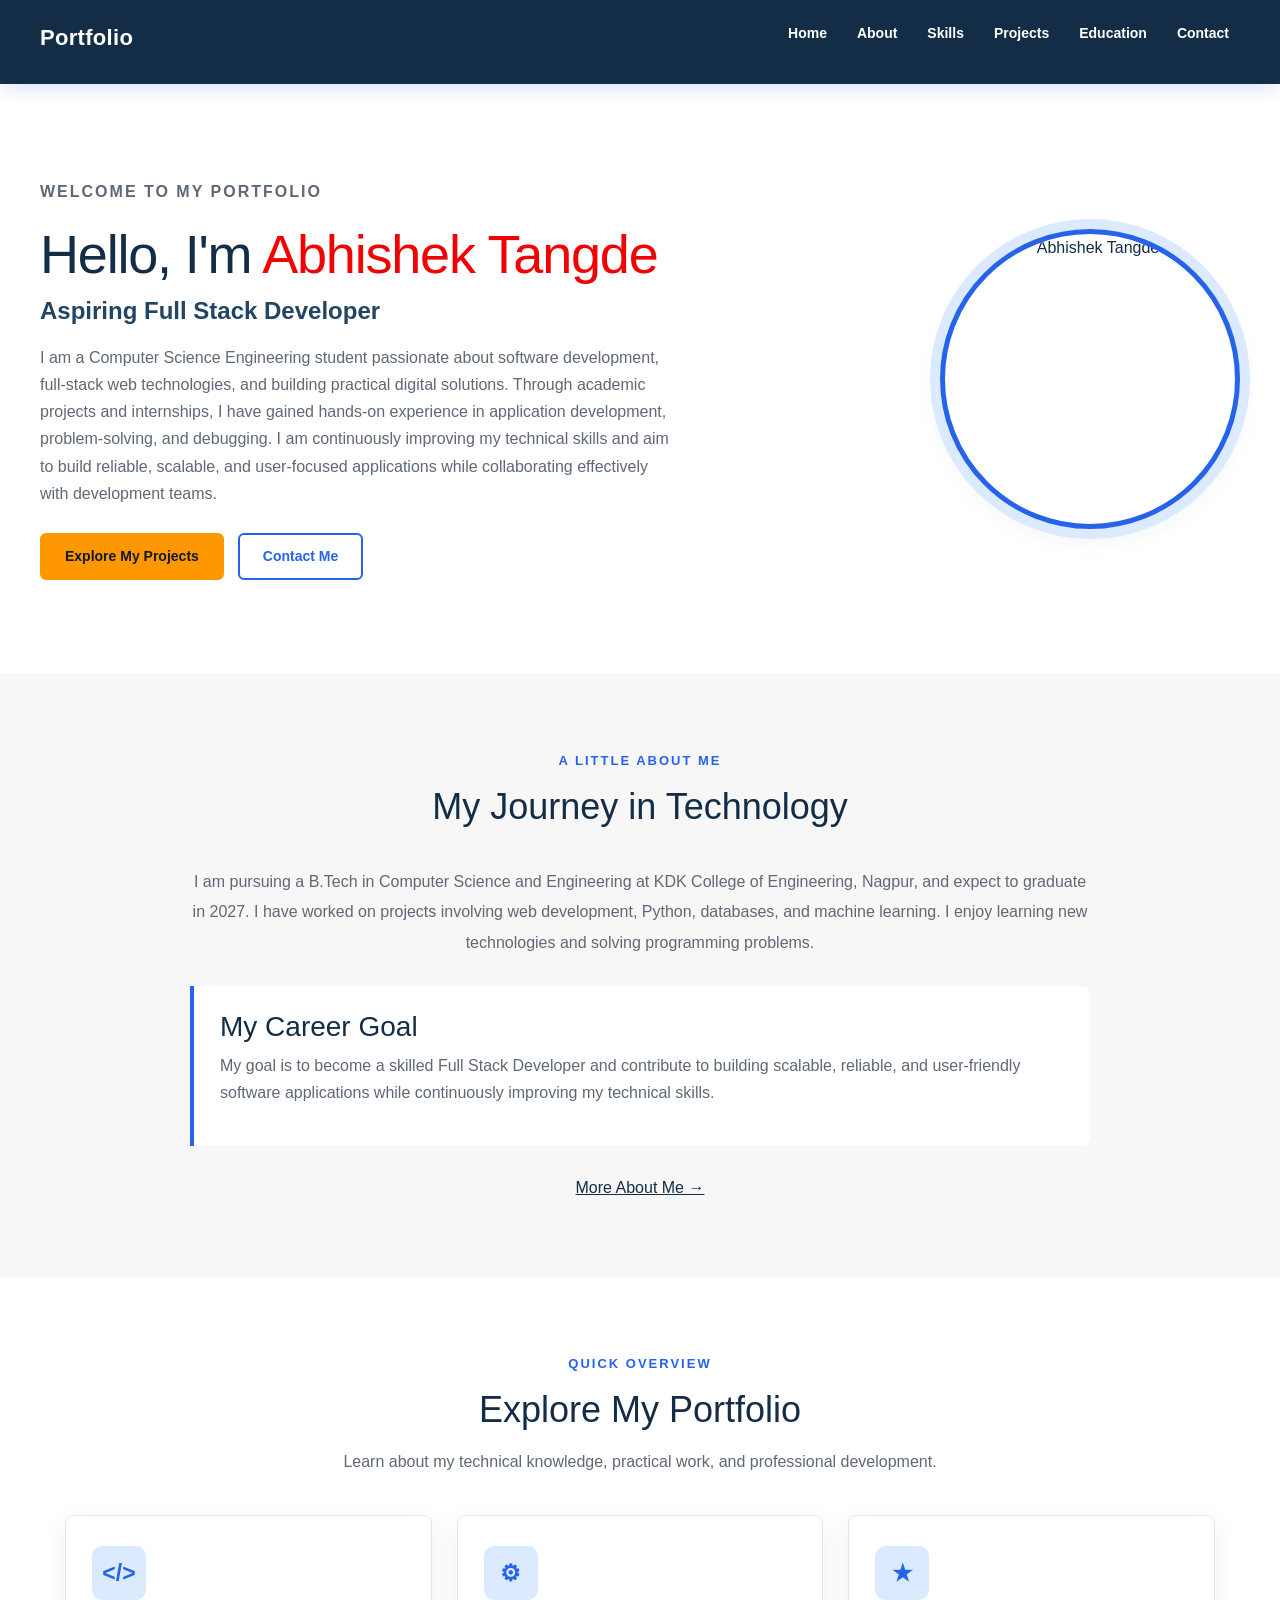
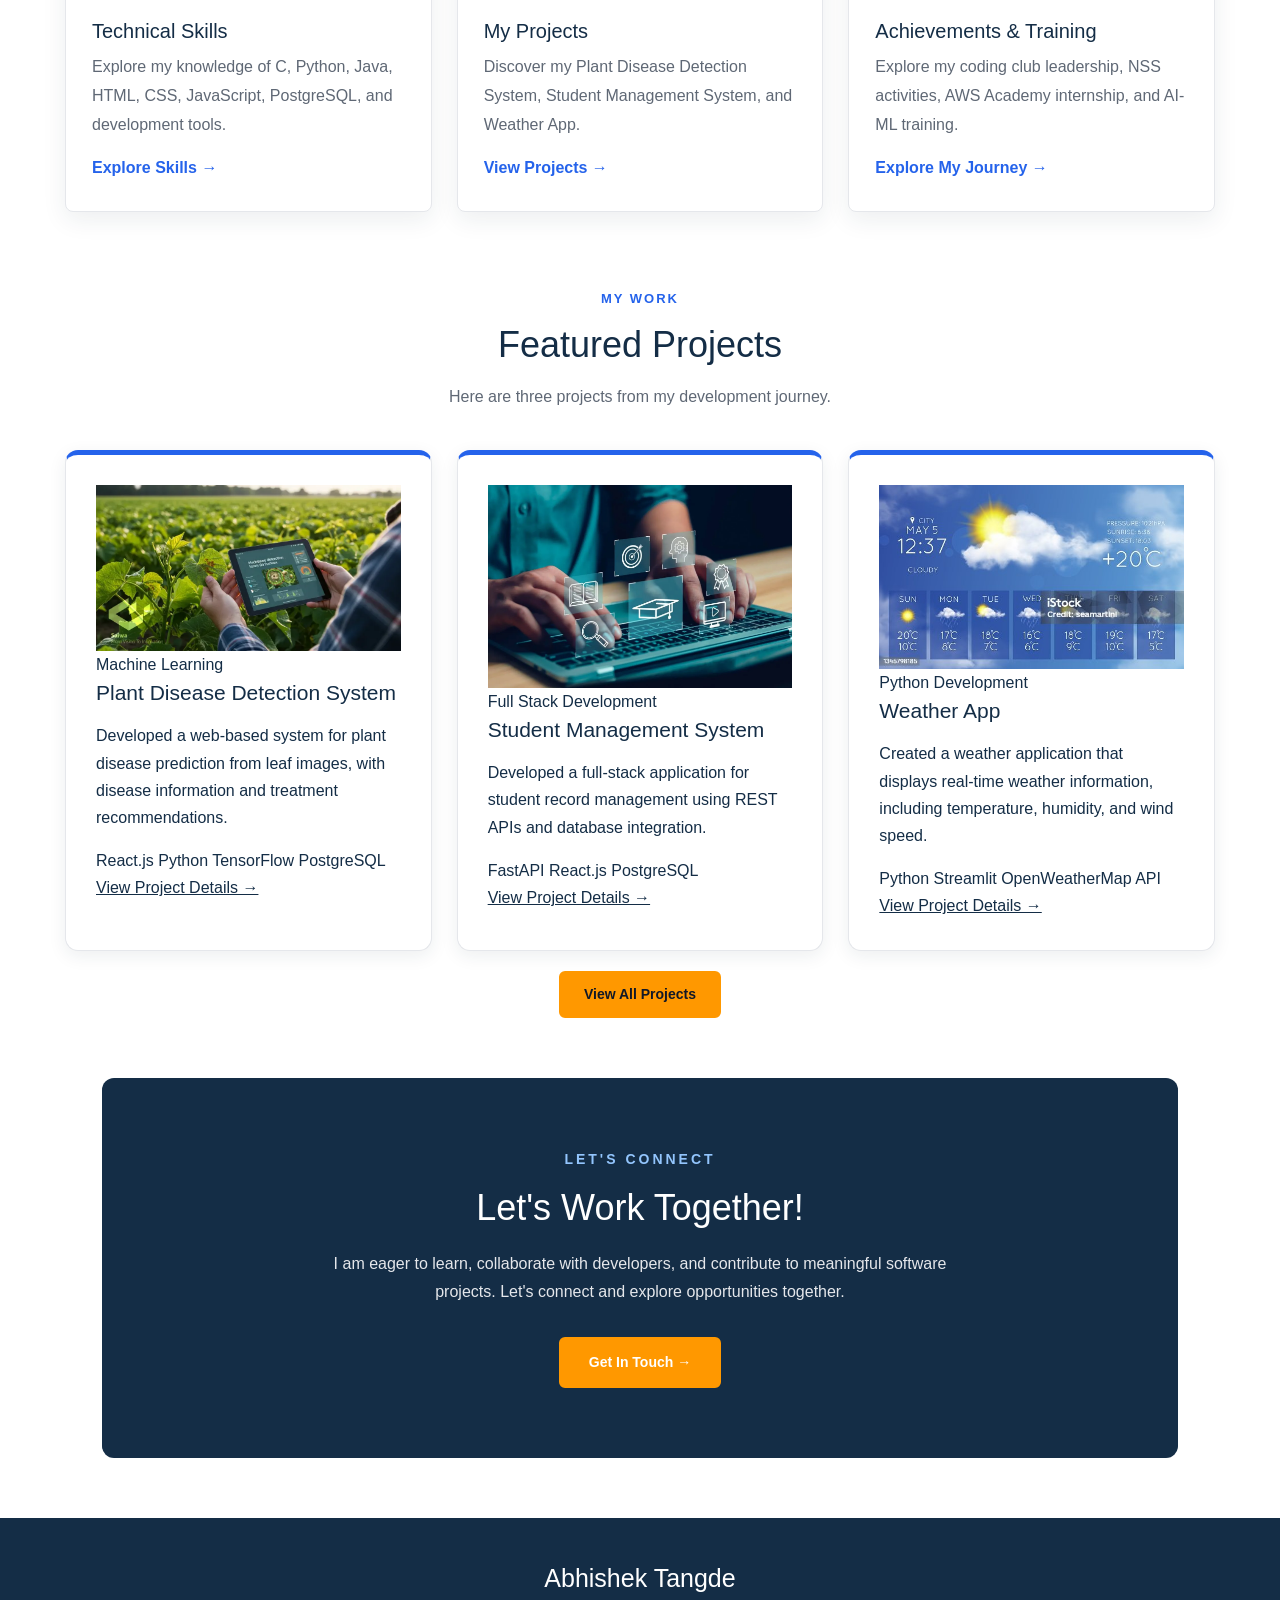
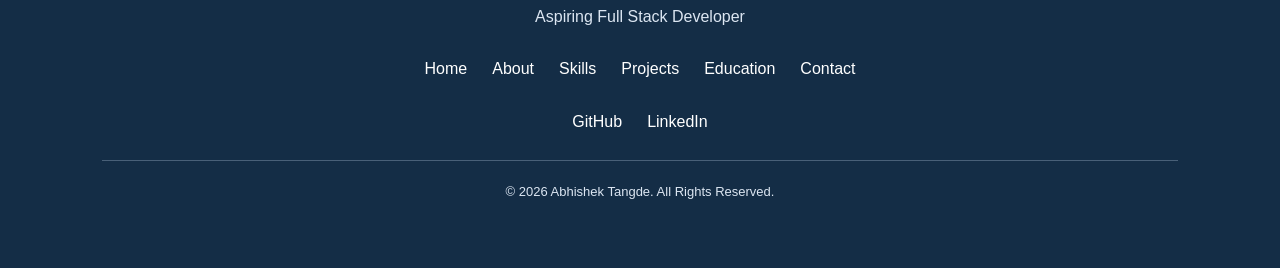
==== index.html @ c02fa5de "first commit" ====
<!DOCTYPE html>
<html lang="en">
<head>
    <meta charset="UTF-8">
    <meta name="viewport" content="width=device-width, initial-scale=1.0">

    <link href="https://cdn.jsdelivr.net/npm/bootstrap@5.3.8/dist/css/bootstrap.min.css" rel="stylesheet">

    <title>Portfolio</title>

    <link rel="stylesheet" href="style.css">
</head>

<body>

    <!-- Navigation Bar -->
    <header>
        <nav class="navbar">
            <h2 class="logo">Portfolio</h2>

            <ul class="nav-links">
                <li><a href="index.html" class="active">Home</a></li>
                <li><a href="about.html">About</a></li>
                <li><a href="skills.html">Skills</a></li>
                <li><a href="projects.html">Projects</a></li>
                <li><a href="education.html">Education</a></li>
                <li><a href="contact.html">Contact</a></li>
            </ul>
        </nav>
    </header>

    <main>

        <!-- 1. Hero Section -->
        <section class="hero">

            <div class="hero-content">
                <p class="welcome">WELCOME TO MY PORTFOLIO</p>

                <h1>
                    Hello, I'm <span>Abhishek Tangde</span>
                </h1>

                <h3>Aspiring Full Stack Developer</h3>

                <p>
                    I am a Computer Science Engineering student passionate about software development, full-stack web technologies, and building practical digital solutions. Through academic projects and internships, I have gained hands-on experience in application development, problem-solving, and debugging. I am continuously improving my technical skills and aim to build reliable, scalable, and user-focused applications while collaborating effectively with development teams.
                </p>

                <div class="hero-buttons">
                    <a href="projects.html" class="btn">
                        Explore My Projects
                    </a>

                    <a href="contact.html" class="btn btn-outline">
                        Contact Me
                    </a>
                </div>
            </div>

            <div class="hero-image">
                <img src="images/Photos/Abhi Photo.jpeg"
                     alt="Abhishek Tangde">
            </div>

        </section>

        <!-- 2. Quick Introduction and Career Goal -->
        <section class="intro-section">

            <div class="section-heading">
                <p class="small-title">A LITTLE ABOUT ME</p>
                <h2>My Journey in Technology</h2>
            </div>

            <p class="intro-text">
                I am pursuing a B.Tech in Computer Science and Engineering
                at KDK College of Engineering, Nagpur, and expect to
                graduate in 2027. I have worked on projects involving
                web development, Python, databases, and machine learning.
                I enjoy learning new technologies and solving
                programming problems.
            </p>

            <div class="career-goal">
                <h3>My Career Goal</h3>

                <p>
                    My goal is to become a skilled Full Stack Developer
                    and contribute to building scalable, reliable,
                    and user-friendly software applications while
                    continuously improving my technical skills.
                </p>
            </div>

            <a href="about.html" class="text-link">
                More About Me &rarr;
            </a>

        </section>

        <!-- 3. Three Highlight Cards -->
        <section class="highlights section">

            <div class="section-heading">
                <p class="small-title">QUICK OVERVIEW</p>
                <h2>Explore My Portfolio</h2>

                <p>
                    Learn about my technical knowledge, practical work,
                    and professional development.
                </p>
            </div>

            <div class="highlight-grid">

                <!-- Skills Card -->
                <a href="skills.html" class="highlight-card">

                    <div class="card-icon">&lt;/&gt;</div>

                    <h3>Technical Skills</h3>

                    <p>
                        Explore my knowledge of C, Python, Java,
                        HTML, CSS, JavaScript, PostgreSQL,
                        and development tools.
                    </p>

                    <span>Explore Skills &rarr;</span>

                </a>

                <!-- Projects Card -->
                <a href="projects.html" class="highlight-card">

                    <div class="card-icon">&#9881;</div>

                    <h3>My Projects</h3>

                    <p>
                        Discover my Plant Disease Detection System,
                        Student Management System, and Weather App.
                    </p>

                    <span>View Projects &rarr;</span>

                </a>

                <!-- Achievements Card -->
                <a href="education.html" class="highlight-card">

                    <div class="card-icon">&#9733;</div>

                    <h3>Achievements & Training</h3>

                    <p>
                        Explore my coding club leadership, NSS activities,
                        AWS Academy internship, and AI-ML training.
                    </p>

                    <span>Explore My Journey &rarr;</span>

                </a>

            </div>

        </section>

        <!-- 4. Featured Projects with Images -->
        <section class="featured-section">

            <div class="section-heading">
                <p class="small-title">MY WORK</p>
                <h2>Featured Projects</h2>

                <p>
                    Here are three projects from my development journey.
                </p>
            </div>

            <div class="project-grid">

                <!-- Project 1 -->
                <article class="project-card">

                    <img
                        src="Images/Photos/Plant image.webp"
                        alt="Plant Disease Detection System"
                        class="project-image"
                    >

                    <div class="project-info">

                        <span class="project-tag">
                            Machine Learning
                        </span>

                        <h3>Plant Disease Detection System</h3>

                        <p>
                            Developed a web-based system for plant disease
                            prediction from leaf images, with disease
                            information and treatment recommendations.
                        </p>

                        <div class="tech-tags">
                            <span>React.js</span>
                            <span>Python</span>
                            <span>TensorFlow</span>
                            <span>PostgreSQL</span>
                        </div>

                        <a href="projects.html" class="text-link">
                            View Project Details &rarr;
                        </a>

                    </div>
                </article>

                <!-- Project 2 -->
                <article class="project-card">

                    <img
                        src="Images/Photos/student management.webp"
                        alt="Student Management System"
                        class="project-image"
                    >

                    <div class="project-info">

                        <span class="project-tag">
                            Full Stack Development
                        </span>

                        <h3>Student Management System</h3>

                        <p>
                            Developed a full-stack application for
                            student record management using REST APIs
                            and database integration.
                        </p>

                        <div class="tech-tags">
                            <span>FastAPI</span>
                            <span>React.js</span>
                            <span>PostgreSQL</span>
                        </div>

                        <a href="projects.html" class="text-link">
                            View Project Details &rarr;
                        </a>

                    </div>
                </article>

                <!-- Project 3 -->
                <article class="project-card">

                    <img
                        src="Images/Photos/Weather.jpg"
                        alt="Weather App"
                        class="project-image"
                    >

                    <div class="project-info">

                        <span class="project-tag">
                            Python Development
                        </span>

                        <h3>Weather App</h3>

                        <p>
                            Created a weather application that displays
                            real-time weather information, including
                            temperature, humidity, and wind speed.
                        </p>

                        <div class="tech-tags">
                            <span>Python</span>
                            <span>Streamlit</span>
                            <span>OpenWeatherMap API</span>
                        </div>

                        <a href="projects.html" class="text-link">
                            View Project Details &rarr;
                        </a>

                    </div>
                </article>

            </div>

            <div class="center-button">
                <a href="projects.html" class="btn">
                    View All Projects
                </a>
            </div>

        </section>

        <!-- 5. Let's Work Together Banner -->
        <section class="work-banner">

            <p class="small-title">LET'S CONNECT</p>

            <h2>Let's Work Together!</h2>

            <p>
                I am eager to learn, collaborate with developers,
                and contribute to meaningful software projects.
                Let's connect and explore opportunities together.
            </p>

            <a href="contact.html" class="btn banner-btn">
                Get In Touch &rarr;
            </a>

        </section>

    </main>

    <!-- FOOTER -->
    <footer class="footer">

        <h3>Abhishek Tangde</h3>

        <p>Aspiring Full Stack Developer</p>

        <div class="footer-links">

            <a href="index.html">Home</a>
            <a href="about.html">About</a>
            <a href="skills.html">Skills</a>
            <a href="projects.html">Projects</a>
            <a href="education.html">Education</a>
            <a href="contact.html">Contact</a>

        </div>

        <div class="footer-socials">

            <a href="https://github.com/AbhishekTangde"
               target="_blank">GitHub</a>

            <a href="https://www.linkedin.com/in/abhishek-tangde-938168348/"
               target="_blank">LinkedIn</a>

        </div>

        <p class="copyright">
            © 2026 Abhishek Tangde. All Rights Reserved.
        </p>

    </footer>

<script src="https://cdn.jsdelivr.net/npm/bootstrap@5.3.8/dist/js/bootstrap.bundle.min.js"></script>


</body>
</html>
---- style.css ----
/* 1. Theme colors */
:root {
    --primary: #142D46;
    --primary-light: #234563;

    /* Blue accent colors */
    --accent: #2563EB;
    --accent-hover: #1D4ED8;
    --accent-soft: #DBEAFE;

    /* Background colors */
    --background: #FFFFFF;
    --surface: #FFFFFF;
    --section-bg: #F7F7F7;

    /* Text colors */
    --text: #142D46;
    --muted: #5F6875;

    /* Orange buttons */
    --button: #FF9800;
    --button-hover: #F28C00;

    /* Borders and shadows */
    --border: #E5E7EB;
    --shadow: 0 8px 24px rgba(20, 45, 70, 0.08);
    --shadow-hover: 0 15px 32px rgba(20, 45, 70, 0.14);

    --radius: 8px;
}

/* 2. Reset and base styles */
* {
    margin: 0;
    padding: 0;
    box-sizing: border-box;
}

html {
    scroll-behavior: smooth;
    scroll-padding-top: 90px;
}

body {
    min-height: 100vh;
    display: flex;
    flex-direction: column;
    font-family: Arial, Helvetica, sans-serif;
    background: var(--background);
    color: var(--text);
    line-height: 1.7;
    -webkit-font-smoothing: antialiased;
}

main {
    flex: 1;
}

img {
    max-width: 100%;
}

a {
    color: inherit;
}

button,
input,
textarea,
select {
    font: inherit;
}

::selection {
    background: var(--accent-soft);
    color: var(--primary);
}

/* 3. Navigation bar - BLUE */
header {
    position: sticky;
    top: 0;
    z-index: 100;
    background: #142D46;
    box-shadow: 0 4px 18px rgba(37, 99, 235, 0.18);
}

.navbar {
    width: min(100% - 48px, 1200px);
    margin: 0 auto;
    min-height: 76px;
    display: flex;
    justify-content: space-between;
    align-items: center;
    gap: 24px;
    padding: 14px 0;
}

.logo {
    color: #FFFFFF;
    font-size: 22px;
    font-weight: 800;
    letter-spacing: 0.3px;
    text-decoration: none;
    white-space: nowrap;
}

.nav-links {
    display: flex;
    align-items: center;
    flex-wrap: wrap;
    gap: 8px;
    list-style: none;
}

.nav-links a {
    display: inline-block;
    padding: 8px 11px;
    border-radius: 6px;
    color: #FFFFFF;
    text-decoration: none;
    font-size: 14px;
    font-weight: 600;
    transition: color 0.2s ease, background 0.2s ease;
}

.nav-links a:hover,
.nav-links a:focus-visible {
    color: #FFFFFF;
    background: #237dec;
    outline: none;
}










/* ################################################## Home  */










.hero {
    width: min(100% - 48px, 1200px);
    min-height: 590px;
    margin: 0 auto;
    display: flex;
    justify-content: space-between;
    align-items: center;
    gap: 64px;
    padding: 72px 0;
}

.hero-content {
    max-width: 680px;
}

.welcome,
.small-title {
    margin-bottom: 12px;
    color: var(--accent);
    font-size: 13px;
    font-weight: 800;
    letter-spacing: 2px;
    text-transform: uppercase;
}

.hero-content h1 {
    margin-bottom: 12px;
    color: var(--primary);
    font-size: clamp(34px, 4.5vw, 54px);
    line-height: 1.15;
    letter-spacing: -1.2px;
}

.hero-content h1 span {
    color: rgb(240, 3, 3);
}

.hero-content h3 {
    margin-bottom: 18px;
    color: var(--primary-light);
    font-size: clamp(18px, 2.3vw, 24px);
    font-weight: 600;
}

.hero-content p {
    max-width: 640px;
    margin-bottom: 18px;
    color: var(--muted);
    font-size: 16px;
}

.hero-buttons {
    display: flex;
    flex-wrap: wrap;
    align-items: center;
    gap: 14px;
    margin-top: 26px;
}

.hero-image {
    flex: 0 0 auto;
    text-align: center;
}

.hero-image img {
    display: block;
    width: 300px;
    height: 300px;
    object-fit: cover;
    border: 5px solid var(--accent);
    border-radius: 50%;
    box-shadow: 0 0 0 10px var(--accent-soft), var(--shadow);
}

/* 5. Buttons - ORANGE */
.btn {
    display: inline-flex;
    justify-content: center;
    align-items: center;
    gap: 8px;
    min-height: 46px;
    padding: 11px 23px;
    border: 2px solid var(--button);
    border-radius: 6px;
    background: var(--button);
    color: #111827;
    font-size: 14px;
    font-weight: 700;
    text-decoration: none;
    cursor: pointer;
    transition: transform 0.2s ease, background 0.2s ease,
                color 0.2s ease, box-shadow 0.2s ease;
}

.btn:hover {
    transform: translateY(-2px);
    border-color: var(--button-hover);
    background: var(--button-hover);
    color: #111827;
    box-shadow: 0 7px 18px rgba(255, 152, 0, 0.22);
}

.btn-outline {
    border-color: var(--accent);
    background: transparent;
    color: var(--accent);
}

.btn-outline:hover {
    border-color: var(--accent);
    background: var(--accent);
    color: #FFFFFF;
}

.work-banner {
    text-align: center;
    padding: 70px 8%;
    background: var(--primary);
    color: #ffffff;
    border-radius: 12px;
    margin: 60px 8%;
}

/* Small Title */
.work-banner .small-title {
    color: #93C5FD;
    font-size: 14px;
    font-weight: 600;
    letter-spacing: 3px;
    margin-bottom: 15px;
}

/* Main Heading */
.work-banner h2 {
    font-size: 36px;
    color: #ffffff;
    margin-bottom: 20px;
}

/* Description */
.work-banner p:not(.small-title) {
    font-size: 16px;
    color: #E5E7EB;
    line-height: 1.8;
    max-width: 650px;
    margin: 0 auto 30px;
}

/* Button */
.banner-btn {
    display: inline-block;
    background: #FF9800;
    color: #ffffff;
    padding: 13px 28px;
    border-radius: 6px;
    text-decoration: none;
    font-weight: 600;
    transition: 0.3s ease;
}

.banner-btn:hover {
    background: #E68900;
    color: #ffffff;
    transform: translateY(-3px);
}

.center-button {
    display: flex;
    justify-content: center;
    align-items: center;
    margin-top: 20px;
}


 /* footer */
.site-footer {
    background: #344762;
    color: #ffffff;
    text-align: center;
    padding: 45px 8% 20px;
}

/* Footer Name */
.site-footer h2 {
    font-size: 30px;
    color: #ffffff;
    margin-bottom: 8px;
}

/* Footer Subtitle */
.site-footer > p {
    color: #CBD5E1;
    font-size: 15px;
    margin-bottom: 25px;
}

/* Social Links */
.social-links {
    display: flex;
    justify-content: center;
    align-items: center;
    flex-wrap: wrap;
    gap: 25px;
    margin-bottom: 30px;
}

.social-links a {
    color: #ffffff;
    text-decoration: none;
    font-size: 15px;
    font-weight: 500;
    transition: 0.3s ease;
}

.social-links a:hover {
    color: #60A5FA;
}

/* Footer Bottom */
.footer-bottom {
    border-top: 1px solid #334155;
    padding-top: 20px;
    margin-top: 20px;
}

.footer-bottom p {
    color: #94A3B8;
    font-size: 14px;
    margin: 0;
}

@media (max-width: 768px) {

    .work-banner {
        padding: 50px 6%;
        margin: 40px 5%;
    }

    .work-banner h2 {
        font-size: 28px;
    }

    .work-banner p:not(.small-title) {
        font-size: 14px;
    }

    .site-footer {
        padding: 35px 5% 20px;
    }

    .social-links {
        gap: 18px;
    }
}

@media (max-width: 480px) {

    .work-banner h2 {
        font-size: 25px;
    }

    .social-links {
        flex-direction: column;
        gap: 15px;
    }
}










/* ################################################## About  */










.section {
    width: 100%;
    padding: 76px max(24px, calc((100% - 1200px) / 2));
    text-align: center;
}

.section h2,
.section-heading h2 {
    margin-bottom: 16px;
    color: var(--primary);
    font-size: clamp(27px, 3vw, 36px);
    line-height: 1.25;
}

.section > p {
    max-width: 800px;
    margin: 0 auto;
    color: var(--muted);
}

.section-heading {
    max-width: 800px;
    margin: 0 auto 38px;
    text-align: center;
}

.section-heading > p:not(.small-title) {
    color: var(--muted);
    line-height: 1.8;
}

/* 7. Intro and career goal */
.intro-section {
    padding: 76px 24px;
    background: var(--section-bg);
    text-align: center;
}

.intro-section > * {
    max-width: 900px;
    margin-right: auto;
    margin-left: auto;
}

.intro-text {
    margin-bottom: 28px;
    color: var(--muted);
    line-height: 1.9;
}

.career-goal {
    margin-top: 26px;
    margin-bottom: 28px;
    padding: 24px 26px;
    border-left: 4px solid var(--accent);
    border-radius: 0 8px 8px 0;
    background: var(--surface);
    text-align: left;
}

.career-goal h3 {
    margin-bottom: 8px;
    color: var(--primary);
}

.career-goal p {
    color: var(--muted);
}

/* 8. Content cards and grids */
.content-card,
.highlight-card,
.project-card,
.education-card {
    border: 1px solid var(--border);
    border-radius: var(--radius);
    background: var(--surface);
    box-shadow: var(--shadow);
    transition: transform 0.25s ease,
                box-shadow 0.25s ease,
                border-color 0.25s ease;
}

.content-card {
    padding: 28px;
    text-align: left;
}

.content-card:hover,
.highlight-card:hover,
.project-card:hover,
.education-card:hover {
    transform: translateY(-6px);
    border-color: var(--accent);
    box-shadow: var(--shadow-hover);
}

.card-container,
.highlight-grid,
.project-grid {
    display: grid;
    grid-template-columns: repeat(3, minmax(0, 1fr));
    gap: 25px;
    width: 100%;
    max-width: 1150px;
    margin: 30px auto 0;
}

/* 9. Highlight cards */
.highlight-card {
    display: block;
    padding: 30px 26px;
    color: var(--text);
    text-align: left;
    text-decoration: none;
}

.card-icon {
    display: flex;
    justify-content: center;
    align-items: center;
    width: 54px;
    height: 54px;
    margin-bottom: 19px;
    border-radius: 10px;
    background: var(--accent-soft);
    color: var(--accent);
    font-size: 23px;
    font-weight: 800;
}

.highlight-card h3 {
    margin-bottom: 10px;
    color: var(--primary);
    font-size: 20px;
}

.highlight-card p {
    margin-bottom: 14px;
    color: var(--muted);
    line-height: 1.8;
}

.highlight-card span {
    color: var(--accent);
    font-weight: 800;
}










/* ################################################## Skills  */











/* SKILLS SECTION */

#skills {
    padding: 80px 8%;
    text-align: center;
    min-height: 100vh;
    background-color: #f8fafc;
}

#skills h2 {
    font-size: 36px;
    color: #142D46;
    margin-bottom: 12px;
}

.section-subtitle {
    color: #666;
    font-size: 16px;
    margin-bottom: 50px;
    padding-bottom:50px;
}


/* Skills Grid */

.skills-container {
    display: grid;
    grid-template-columns: repeat(3, 1fr);
    gap: 25px;
}

/* Skill Cards */

.skill-card {
    background: white;
    padding: 30px 22px;
    border-radius: 12px;
    border-top: 4px solid #2563EB;
    box-shadow: 0 4px 15px rgba(0, 0, 0, 0.08);
    transition: 0.3s ease;
}

.skill-card:hover {
    transform: translateY(-8px);
    box-shadow: 0 8px 22px rgba(0, 0, 0, 0.15);
}

.skill-card h3 {
    color: #142D46;
    font-size: 21px;
    margin-bottom: 12px;
}

.skill-card p {
    color: #666;
    font-size: 14px;
    line-height: 1.6;
    margin-bottom: 20px;
}

/* Skill Tags */

.skill-list {
    display: flex;
    flex-wrap: wrap;
    justify-content: center;
    gap: 10px;
}

.skill-list span {
    background: #e8f0ff;
    color: #2563EB;
    padding: 9px 15px;
    border-radius: 6px;
    font-size: 14px;
    font-weight: 600;
}

/* Responsive Design */

@media (max-width: 900px) {
    .skills-container {
        grid-template-columns: repeat(2, 1fr);
    }
}

@media (max-width: 600px) {
    .skills-container {
        grid-template-columns: 1fr;
    }

    #skills h2 {
        font-size: 28px;
    }
}











/* ################################################## Projects  */











/* =====================================================
   PROJECTS PAGE
   Theme: White + Navy + Blue
===================================================== */

#projects {
    padding: 90px 8%;
    background: #f5f8fc;
    min-height: 100vh;
}

/* PAGE INTRODUCTION */

.projects-intro {
    text-align: center;
    max-width: 800px;
    margin: 0 auto 75px;
}

.projects-intro h2 {
    font-size: 38px;
    color: #142D46;
    margin-bottom: 18px;
}

.projects-intro p {
    color: #666;
    font-size: 16px;
    line-height: 1.9;
}

/* PROJECT CATEGORY */

.project-category {
    margin-bottom: 80px;
}

.project-category > h3 {
    color: #142D46;
    font-size: 29px;
    margin-bottom: 12px;
    text-align: center;
}

.category-description {
    color: #666;
    text-align: center;
    margin-bottom: 40px;
    line-height: 1.7;
}

/* PROJECT GRID */

.projects-container {
    display: grid;
    grid-template-columns: repeat(3, 1fr);
    gap: 28px;
}

/* PROJECT CARD */

.project-card {
    background: white;
    padding: 30px;
    border-radius: 13px;
    border-top: 5px solid #2563EB;
    box-shadow: 0 5px 18px rgba(20, 45, 70, 0.08);
    transition: 0.3s ease;
    position: relative;
    display: flex;
    flex-direction: column;
}

.project-card:hover {
    transform: translateY(-9px);
    box-shadow: 0 12px 28px rgba(20, 45, 70, 0.15);
}

/* PROJECT NUMBER */

.project-number {
    position: absolute;
    top: 18px;
    right: 20px;
    color: #dbeafe;
    font-size: 32px;
    font-weight: bold;
}

/* PROJECT ICON */

.project-icon {
    font-size: 40px;
    margin-bottom: 18px;
}

/* PROJECT TYPE */

.project-type {
    display: inline-block;
    width: fit-content;
    background: #e8f0ff;
    color: #2563EB;
    padding: 7px 13px;
    border-radius: 5px;
    font-size: 12px;
    font-weight: bold;
    margin-bottom: 18px;
}

/* PROJECT TITLE */

.project-card h3 {
    color: #142D46;
    font-size: 21px;
    margin-bottom: 15px;
    line-height: 1.4;
}

/* PROJECT DESCRIPTION */

.project-card > p {
    color: #666;
    font-size: 14px;
    line-height: 1.8;
    margin-bottom: 22px;
}

/* PROJECT FEATURES */

.project-card h4 {
    color: #142D46;
    font-size: 16px;
    margin-bottom: 12px;
}

.project-card ul {
    padding-left: 20px;
    margin-bottom: 22px;
}

.project-card ul li {
    color: #666;
    font-size: 14px;
    line-height: 2;
}

/* TECHNOLOGY TAGS */

.tech-stack {
    display: flex;
    flex-wrap: wrap;
    gap: 8px;
    margin-top: auto;
    margin-bottom: 22px;
}

.tech-stack span {
    background: #edf3fc;
    color: #234563;
    padding: 7px 11px;
    border-radius: 5px;
    font-size: 12px;
    font-weight: 600;
}

/* PROJECT LINKS */

.project-links {
    border-top: 1px solid #eee;
    padding-top: 18px;
}

.project-links a {
    display: inline-block;
    color: #2563EB;
    text-decoration: none;
    font-weight: bold;
    font-size: 14px;
    transition: 0.3s;
}

.project-links a:hover {
    color: #142D46;
    transform: translateX(4px);
}

/* DEVELOPMENT JOURNEY */

.project-journey {
    text-align: center;
    margin: 90px 0;
}

.project-journey > h3 {
    font-size: 30px;
    color: #142D46;
    margin-bottom: 15px;
}

.project-journey > p {
    color: #666;
    max-width: 750px;
    margin: 0 auto 40px;
    line-height: 1.9;
}

.journey-container {
    display: grid;
    grid-template-columns: repeat(3, 1fr);
    gap: 25px;
}

.journey-card {
    background: white;
    padding: 35px 25px;
    border-radius: 12px;
    box-shadow: 0 5px 18px rgba(20, 45, 70, 0.07);
    transition: 0.3s;
}

.journey-card:hover {
    transform: translateY(-7px);
}

.journey-card span {
    display: inline-block;
    color: #2563EB;
    background: #e8f0ff;
    padding: 12px 17px;
    border-radius: 50%;
    font-size: 18px;
    font-weight: bold;
    margin-bottom: 20px;
}

.journey-card h4 {
    color: #142D46;
    font-size: 20px;
    margin-bottom: 12px;
}

.journey-card p {
    color: #666;
    font-size: 14px;
    line-height: 1.8;
}

/* UPCOMING PROJECTS */

.upcoming-section {
    background: white;
    padding: 50px 40px;
    border-radius: 14px;
    margin-bottom: 80px;
    text-align: center;
    box-shadow: 0 5px 18px rgba(20, 45, 70, 0.07);
}

.upcoming-section h3 {
    font-size: 28px;
    color: #142D46;
    margin-bottom: 18px;
}

.upcoming-section p {
    color: #666;
    max-width: 750px;
    margin: 0 auto 30px;
    line-height: 1.9;
}

.upcoming-tags {
    display: flex;
    flex-wrap: wrap;
    justify-content: center;
    gap: 12px;
}

.upcoming-tags span {
    background: #e8f0ff;
    color: #2563EB;
    padding: 11px 17px;
    border-radius: 6px;
    font-size: 14px;
    font-weight: 600;
}

/* PROJECT BANNER */

.project-banner {
    background: #142D46;
    color: white;
    padding: 65px 30px;
    text-align: center;
    border-radius: 15px;
}

.project-banner h3 {
    font-size: 30px;
    margin-bottom: 18px;
}

.project-banner p {
    max-width: 700px;
    margin: 0 auto 30px;
    color: #dce6f2;
    line-height: 1.9;
}

.project-banner .btn {
    display: inline-block;
    background: #2563EB;
    color: white;
    text-decoration: none;
    padding: 14px 30px;
    border-radius: 7px;
    font-weight: bold;
    transition: 0.3s;
}

.project-banner .btn:hover {
    background: #1d4ed8;
    transform: translateY(-3px);
}

/* FOOTER */

.footer {
    background: #142D46;
    color: white;
    padding: 45px 8%;
    text-align: center;
}

.footer h3 {
    font-size: 25px;
    margin-bottom: 10px;
}

.footer p {
    color: #dce6f2;
    margin-bottom: 20px;
}

.footer-links {
    display: flex;
    justify-content: center;
    flex-wrap: wrap;
    gap: 25px;
    margin: 25px 0;
}

.footer-links a {
    color: white;
    text-decoration: none;
    transition: 0.3s;
}

.footer-links a:hover {
    color: #60a5fa;
}

.footer .copyright {
    border-top: 1px solid #496078;
    padding-top: 20px;
    margin-top: 25px;
    font-size: 13px;
}

/* RESPONSIVE DESIGN */

@media (max-width: 1000px) {

    .projects-container {
        grid-template-columns: repeat(2, 1fr);
    }

    .journey-container {
        grid-template-columns: repeat(2, 1fr);
    }
}

@media (max-width: 650px) {

    #projects {
        padding: 60px 5%;
    }

    .projects-intro h2 {
        font-size: 30px;
    }

    .projects-container {
        grid-template-columns: 1fr;
    }

    .journey-container {
        grid-template-columns: 1fr;
    }

    .project-category > h3,
    .project-journey > h3,
    .upcoming-section h3 {
        font-size: 24px;
    }

    .project-banner h3 {
        font-size: 24px;
    }

    .upcoming-section {
        padding: 35px 20px;
    }

    .footer-links {
        gap: 15px;
    }
}











/* ################################################## Education  */










#education {
    text-align: center;
    padding: 60px 8%;
}

#education h2 {
    font-size: 32px;
    color: #142D46;
    margin-bottom: 10px;
}

#education > p {
    color: #666;
    margin-bottom: 35px;
}

/* Education Cards Container */

.education-container {
    display: grid;
    grid-template-columns: repeat(auto-fit, minmax(280px, 1fr));
    gap: 25px;
}

/* Education Card Design */

.education-card {
    background: #fff;
    padding: 25px;
    border-left: 5px solid #007bff;
    border-radius: 10px;
    box-shadow: 0 4px 15px rgba(0, 0, 0, 0.1);
    text-align: left;
    transition: 0.3s ease;
}

/* Hover Effect */

.education-card:hover {
    transform: translateY(-5px);
}

/* Education Heading */

.education-card h3 {
    color: #142D46;
    font-size: 21px;
    margin-bottom: 12px;
}

/* Education Subheading */

.education-card h4 {
    color: #007bff;
    margin-bottom: 15px;
}

/* Education Details */

.education-card p {
    color: #444;
    line-height: 1.8;
    font-size: 14px;
}










/* ################################################## Contact  */











/* =====================================================
   CONTACT PAGE
   Theme: White + Navy + Blue
===================================================== */

#contact {
    padding: 90px 8%;
    background: #f5f8fc;
    min-height: 100vh;
}

/* INTRODUCTION */

.contact-intro {
    text-align: center;
    max-width: 800px;
    margin: 0 auto 75px;
}

.contact-intro h2 {
    font-size: 38px;
    color: #142D46;
    margin-bottom: 18px;
}

.contact-intro p {
    color: #666;
    line-height: 1.9;
    font-size: 16px;
}

/* CONTACT INFORMATION */

.contact-info-section {
    text-align: center;
    margin-bottom: 85px;
}

.contact-info-section h3,
.form-heading h3,
.why-connect h3 {
    font-size: 29px;
    color: #142D46;
    margin-bottom: 15px;
}

.contact-subtitle {
    color: #666;
    margin-bottom: 35px;
    line-height: 1.7;
}

/* CONTACT CARDS */

.contact-info-container {
    display: grid;
    grid-template-columns: repeat(4, 1fr);
    gap: 22px;
}

.contact-info-card {
    background: white;
    padding: 30px 20px;
    border-radius: 12px;
    border-bottom: 4px solid #2563EB;
    box-shadow: 0 5px 18px rgba(20, 45, 70, 0.08);
    transition: 0.3s;
}

.contact-info-card:hover {
    transform: translateY(-8px);
    box-shadow: 0 10px 25px rgba(20, 45, 70, 0.15);
}

.contact-icon {
    font-size: 38px;
    margin-bottom: 18px;
}

.contact-info-card h4 {
    color: #142D46;
    font-size: 19px;
    margin-bottom: 12px;
}

.contact-info-card p {
    color: #666;
    font-size: 14px;
    line-height: 1.7;
    margin-bottom: 18px;
}

.contact-info-card a {
    color: #2563EB;
    text-decoration: none;
    font-size: 14px;
    font-weight: bold;
}

.contact-info-card a:hover {
    color: #142D46;
}

.contact-info-card span {
    color: #2563EB;
    font-size: 13px;
    font-weight: 600;
}

/* CONTACT FORM */

.contact-form-section {
    background: white;
    padding: 50px;
    border-radius: 14px;
    max-width: 900px;
    margin: 0 auto 90px;
    box-shadow: 0 5px 22px rgba(20, 45, 70, 0.08);
}

.form-heading {
    text-align: center;
    margin-bottom: 35px;
}

.form-heading p {
    color: #666;
    line-height: 1.7;
}

/* FORM ROW */

.form-row {
    display: grid;
    grid-template-columns: 1fr 1fr;
    gap: 22px;
}

.form-group {
    display: flex;
    flex-direction: column;
    margin-bottom: 23px;
}

.form-group label {
    color: #142D46;
    font-size: 15px;
    font-weight: 600;
    margin-bottom: 10px;
}

.form-group input,
.form-group textarea {
    width: 100%;
    padding: 14px 16px;
    border: 1px solid #d5deea;
    border-radius: 7px;
    outline: none;
    font-family: inherit;
    font-size: 14px;
    background: #f9fbff;
    transition: 0.3s;
}

.form-group input:focus,
.form-group textarea:focus {
    border-color: #2563EB;
    box-shadow: 0 0 0 3px rgba(37, 99, 235, 0.1);
}

.form-group textarea {
    resize: vertical;
}

/* SUBMIT BUTTON */

.submit-btn {
    background: #2563EB;
    color: white;
    border: none;
    padding: 15px 30px;
    border-radius: 7px;
    font-size: 15px;
    font-weight: bold;
    cursor: pointer;
    transition: 0.3s;
}

.submit-btn:hover {
    background: #142D46;
    transform: translateY(-3px);
}

/* WHY CONNECT SECTION */

.why-connect {
    text-align: center;
    margin-bottom: 90px;
}

.why-connect > p {
    max-width: 750px;
    margin: 0 auto 40px;
    color: #666;
    line-height: 1.9;
}

.why-connect-container {
    display: grid;
    grid-template-columns: repeat(3, 1fr);
    gap: 25px;
}

.why-card {
    background: white;
    padding: 35px 25px;
    border-radius: 12px;
    box-shadow: 0 5px 18px rgba(20, 45, 70, 0.07);
    transition: 0.3s;
}

.why-card:hover {
    transform: translateY(-7px);
}

.why-card span {
    font-size: 38px;
    display: block;
    margin-bottom: 18px;
}

.why-card h4 {
    color: #142D46;
    font-size: 19px;
    margin-bottom: 13px;
}

.why-card p {
    color: #666;
    font-size: 14px;
    line-height: 1.8;
}

/* CONTACT BANNER */

.contact-banner {
    background: #142D46;
    color: white;
    text-align: center;
    padding: 65px 30px;
    border-radius: 15px;
}

.contact-banner h3 {
    font-size: 30px;
    margin-bottom: 18px;
}

.contact-banner p {
    max-width: 700px;
    margin: 0 auto 30px;
    color: #dce6f2;
    line-height: 1.9;
}

.contact-banner-btn {
    display: inline-block;
    background: #2563EB;
    color: white;
    padding: 14px 30px;
    border-radius: 7px;
    text-decoration: none;
    font-weight: bold;
    transition: 0.3s;
}

.contact-banner-btn:hover {
    background: #1d4ed8;
    transform: translateY(-3px);
}

/* FOOTER SOCIAL LINKS */

.footer-socials {
    display: flex;
    justify-content: center;
    gap: 25px;
    margin: 20px 0;
}

.footer-socials a {
    color: white;
    text-decoration: none;
    transition: 0.3s;
}

.footer-socials a:hover {
    color: #60a5fa;
}

/* RESPONSIVE DESIGN */

@media (max-width: 1000px) {

    .contact-info-container {
        grid-template-columns: repeat(2, 1fr);
    }

    .why-connect-container {
        grid-template-columns: repeat(2, 1fr);
    }
}

@media (max-width: 650px) {

    #contact {
        padding: 60px 5%;
    }

    .contact-intro h2 {
        font-size: 30px;
    }

    .contact-info-container,
    .why-connect-container {
        grid-template-columns: 1fr;
    }

    .contact-form-section {
        padding: 30px 20px;
    }

    .form-row {
        grid-template-columns: 1fr;
        gap: 0;
    }

    .contact-info-section h3,
    .form-heading h3,
    .why-connect h3 {
        font-size: 24px;
    }

    .contact-banner {
        padding: 45px 20px;
    }

    .contact-banner h3 {
        font-size: 24px;
    }

    .footer-links {
        gap: 15px;
    }
}
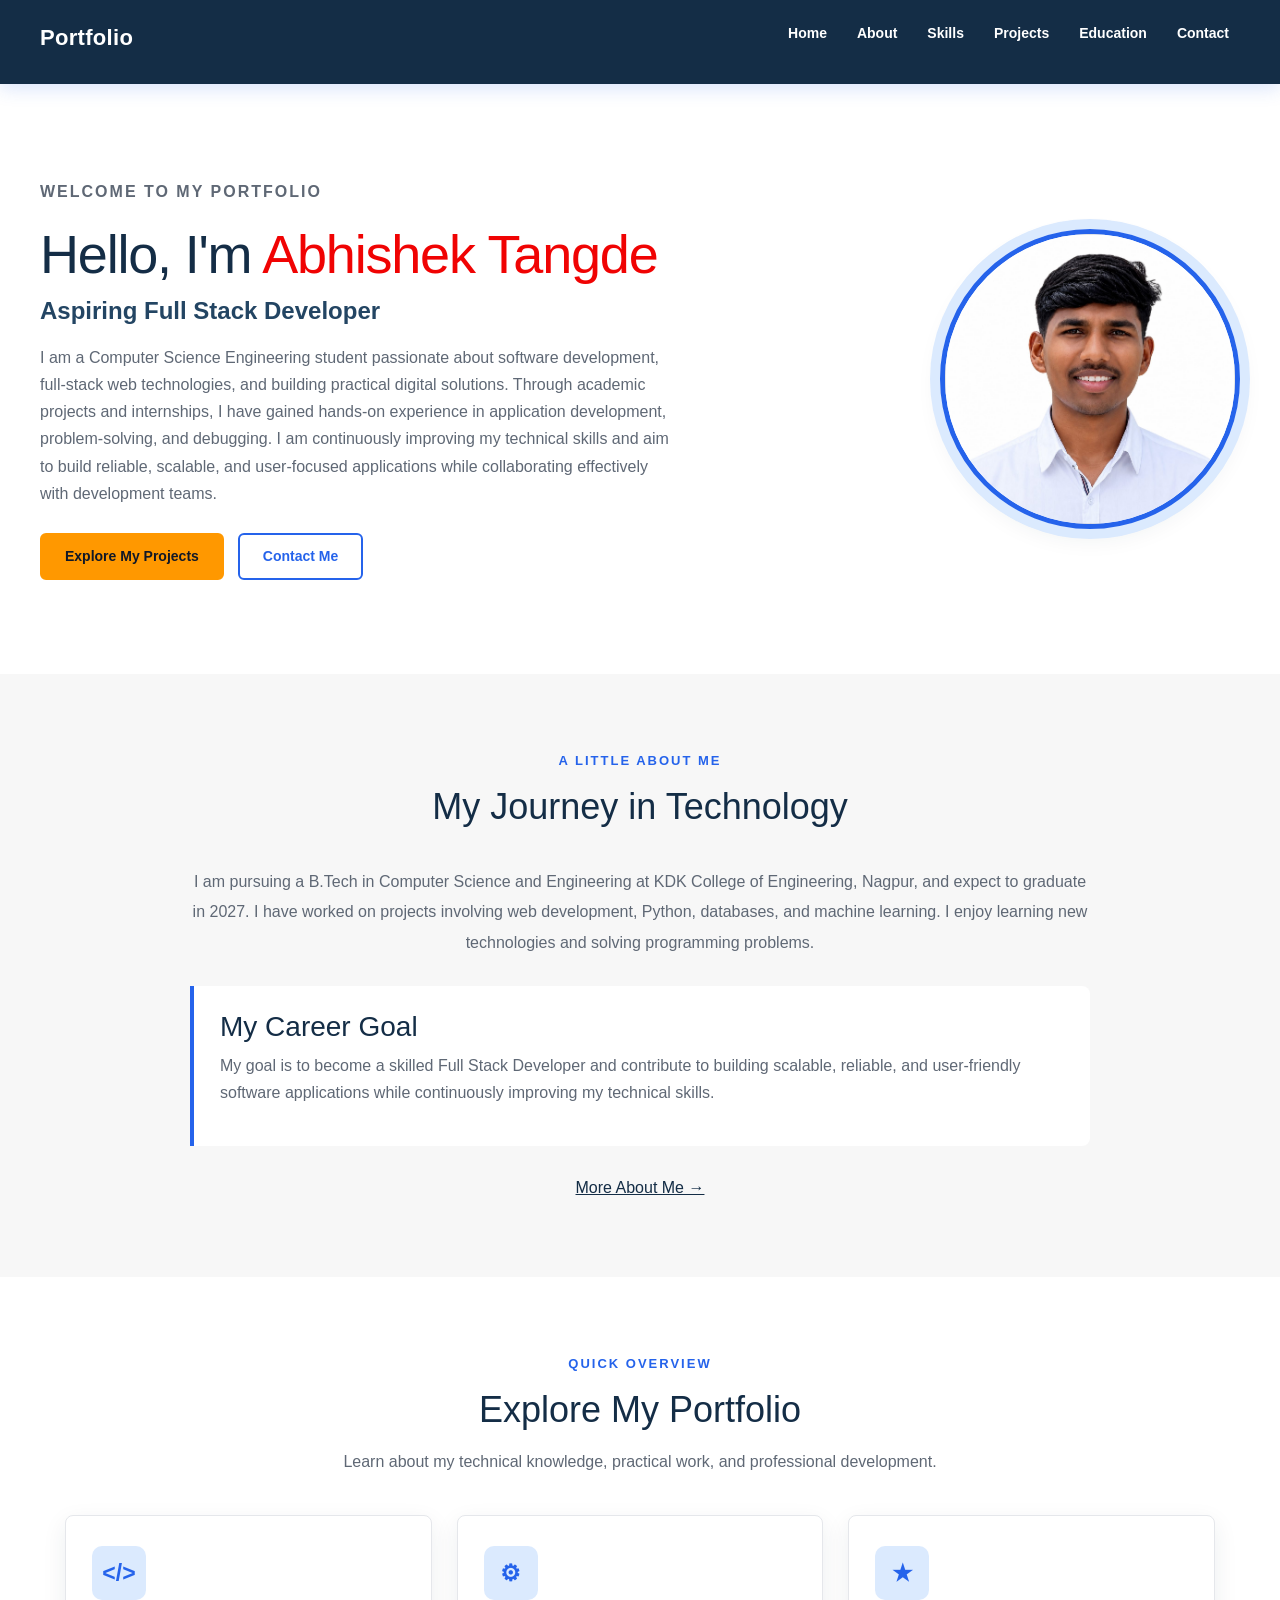
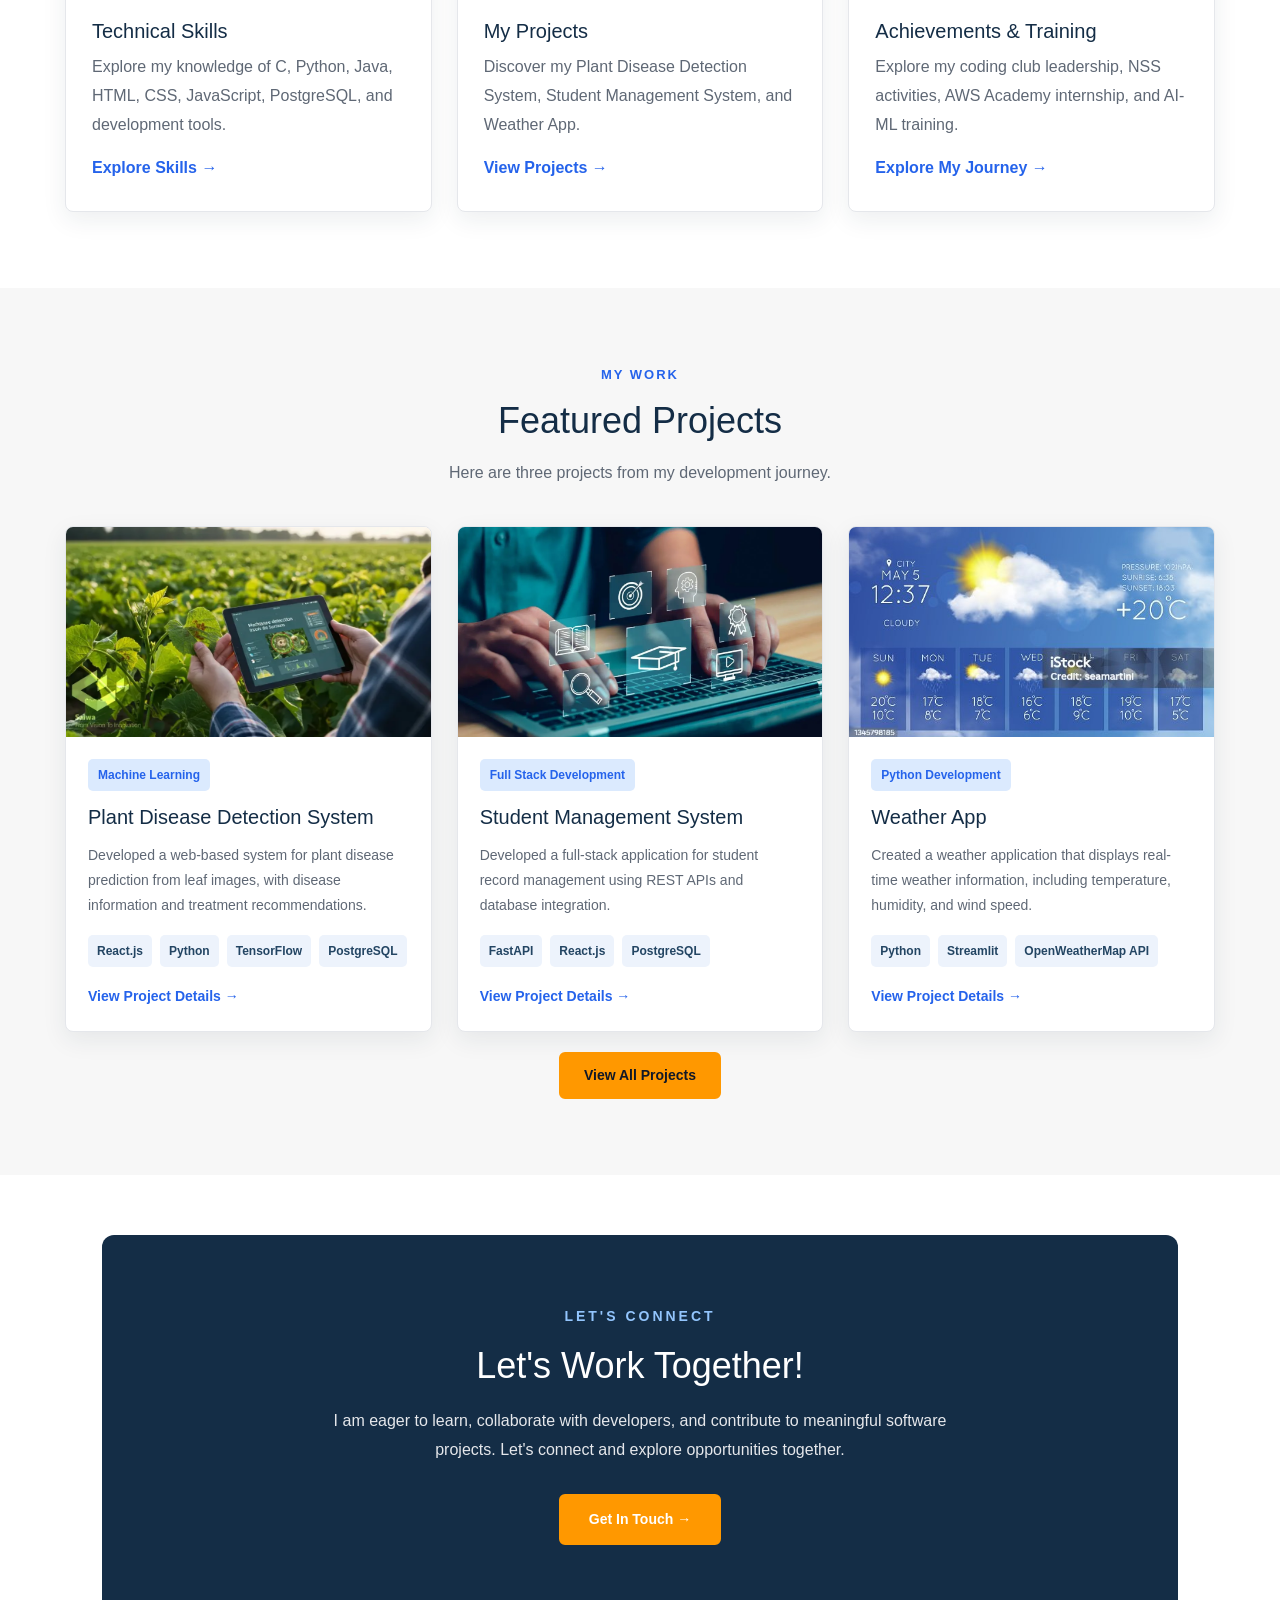
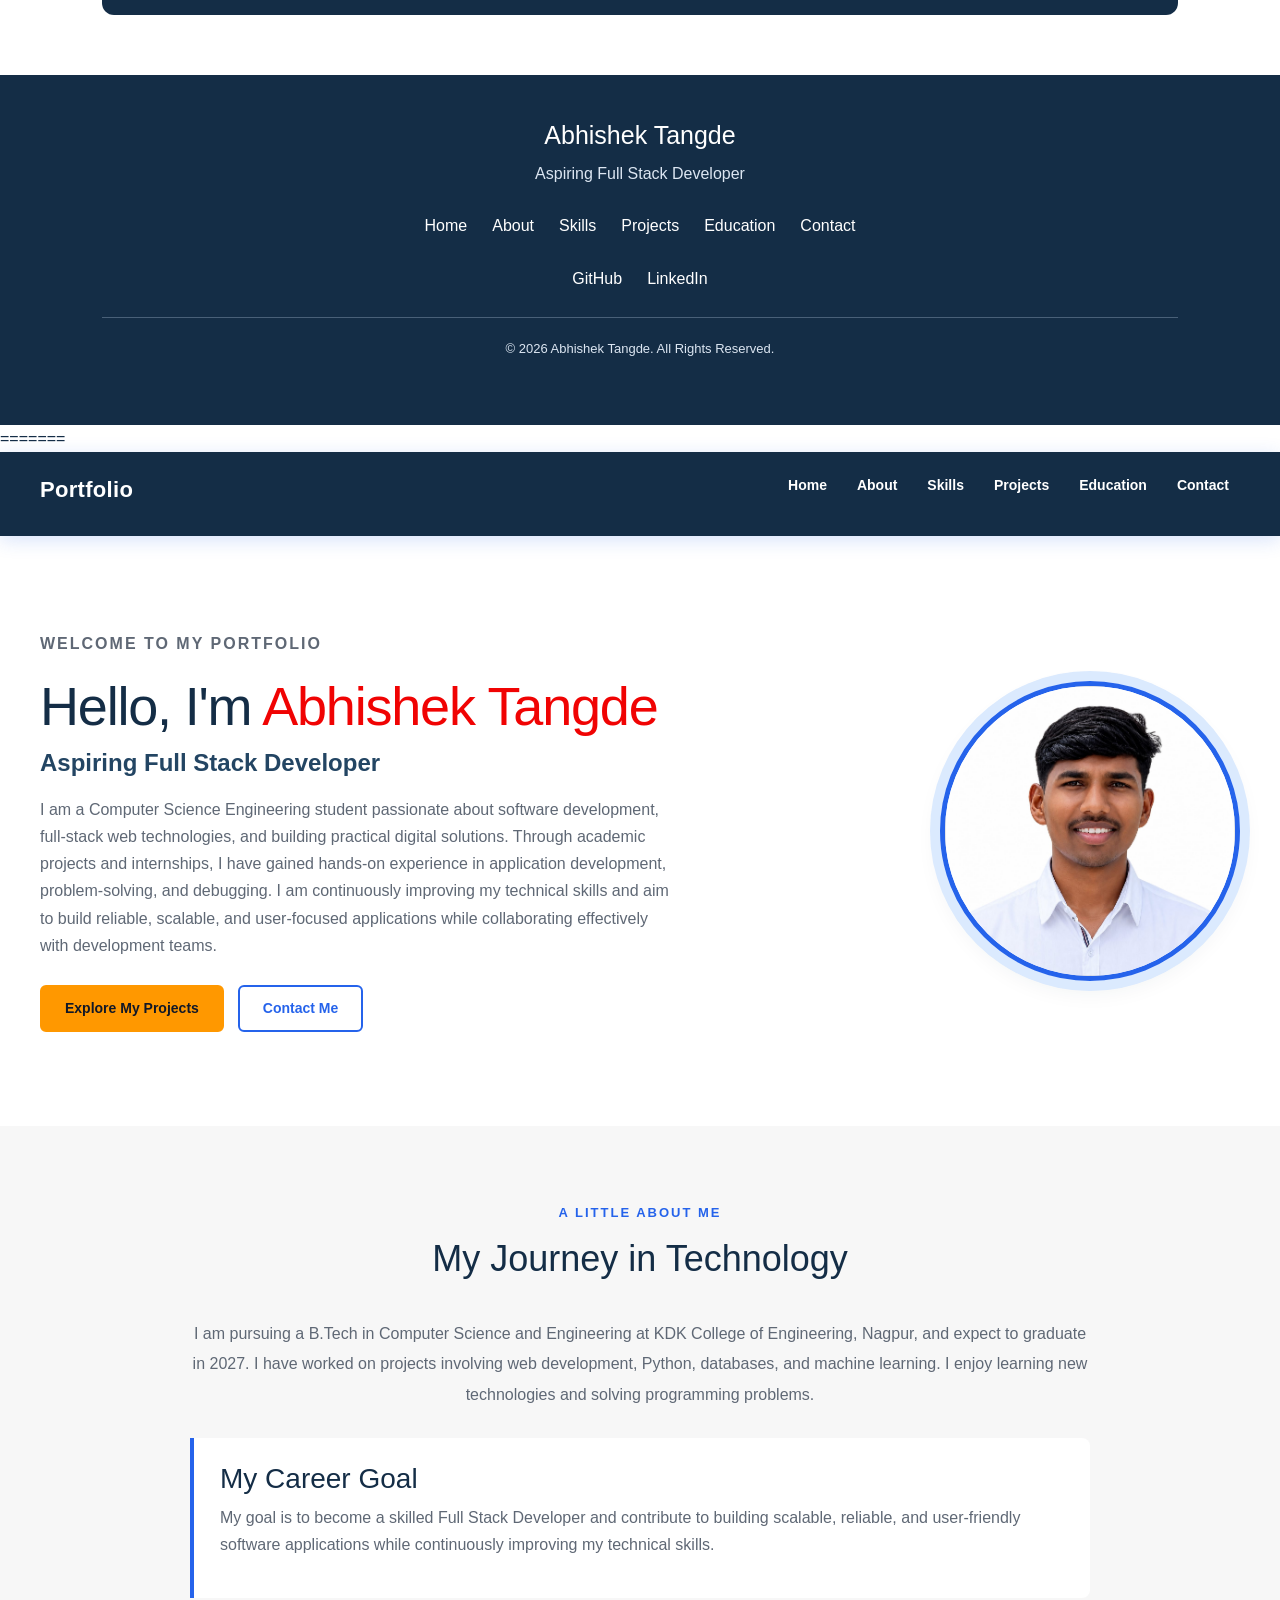
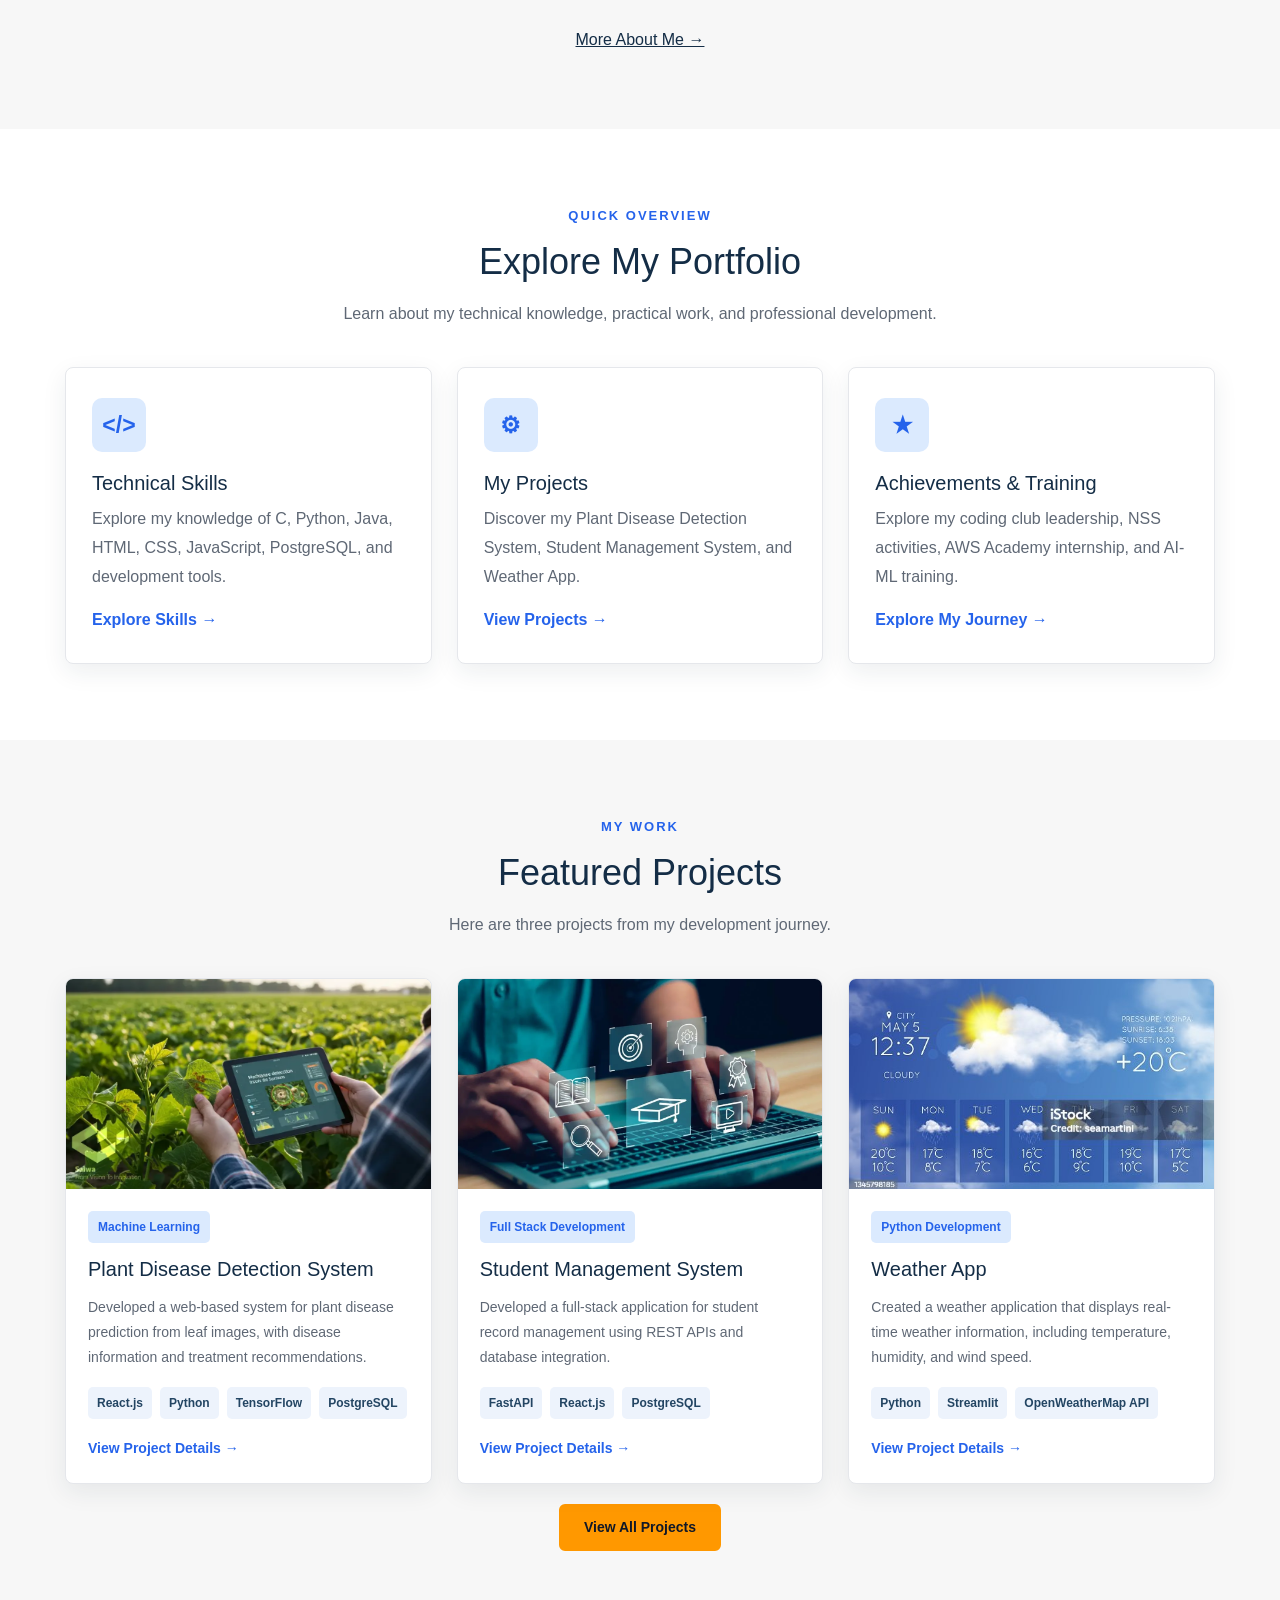
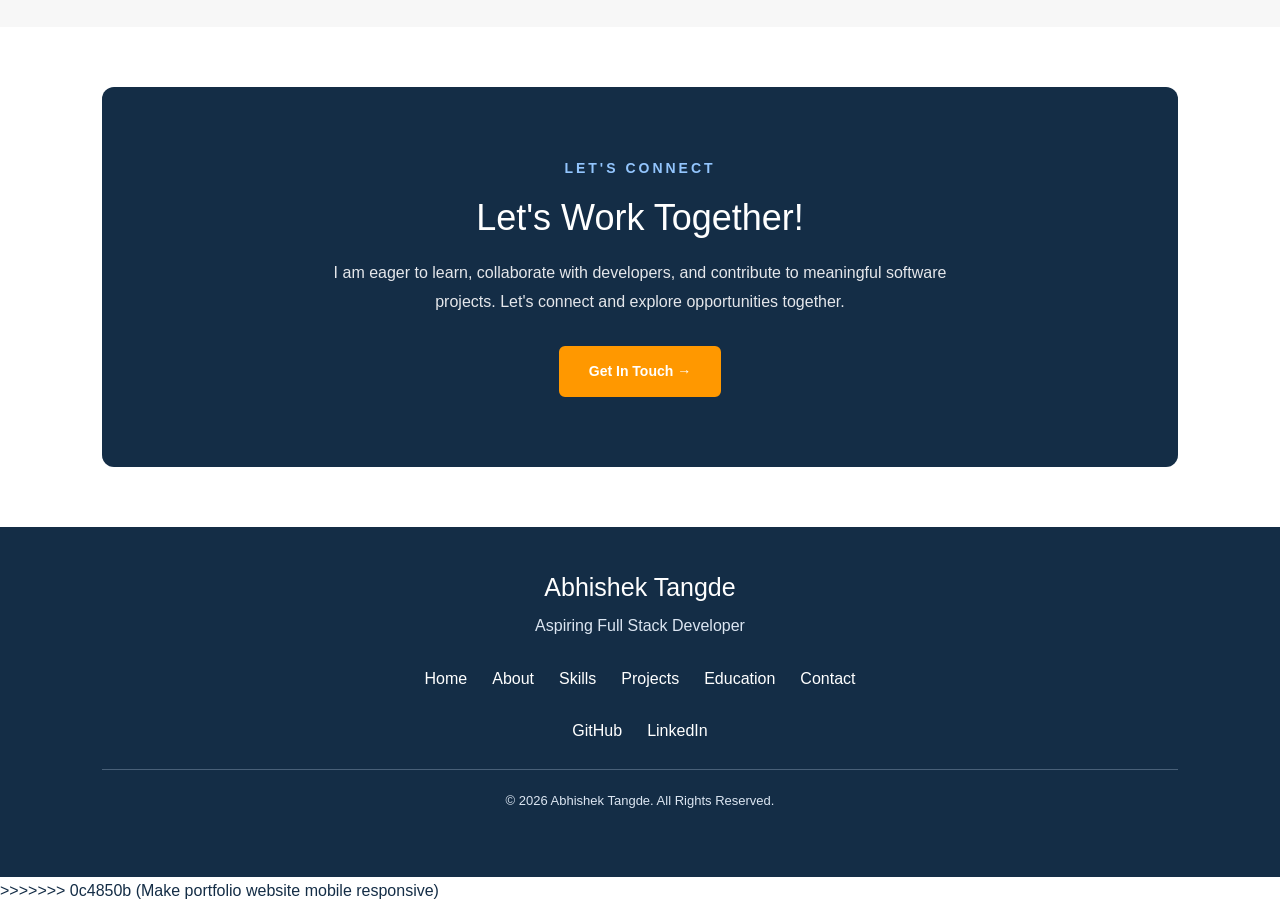
==== commit 95a2e086: "Make portfolio website mobile responsive" ====
--- a/index.html
+++ b/index.html
@@ -1,4 +1,3 @@
-
 <!DOCTYPE html>
 <html lang="en">
 <head>
@@ -60,7 +59,7 @@
             </div>
 
             <div class="hero-image">
-                <img src="images/Photos/Abhi Photo.jpeg"
+                <img src="Images/Photos/Abhi-Photo.jpeg"
                      alt="Abhishek Tangde">
             </div>
 
@@ -361,3 +360,368 @@
 
 </body>
 </html>
+=======
+
+<!DOCTYPE html>
+<html lang="en">
+<head>
+    <meta charset="UTF-8">
+    <meta name="viewport" content="width=device-width, initial-scale=1.0">
+
+    <link href="https://cdn.jsdelivr.net/npm/bootstrap@5.3.8/dist/css/bootstrap.min.css" rel="stylesheet">
+
+    <title>Portfolio</title>
+
+    <link rel="stylesheet" href="style.css">
+</head>
+
+<body>
+
+    <!-- Navigation Bar -->
+    <header>
+        <nav class="navbar">
+            <h2 class="logo">Portfolio</h2>
+
+            <ul class="nav-links">
+                <li><a href="index.html" class="active">Home</a></li>
+                <li><a href="about.html">About</a></li>
+                <li><a href="skills.html">Skills</a></li>
+                <li><a href="projects.html">Projects</a></li>
+                <li><a href="education.html">Education</a></li>
+                <li><a href="contact.html">Contact</a></li>
+            </ul>
+        </nav>
+    </header>
+
+    <main>
+
+        <!-- 1. Hero Section -->
+        <section class="hero">
+
+            <div class="hero-content">
+                <p class="welcome">WELCOME TO MY PORTFOLIO</p>
+
+                <h1>
+                    Hello, I'm <span>Abhishek Tangde</span>
+                </h1>
+
+                <h3>Aspiring Full Stack Developer</h3>
+
+                <p>
+                    I am a Computer Science Engineering student passionate about software development, full-stack web technologies, and building practical digital solutions. Through academic projects and internships, I have gained hands-on experience in application development, problem-solving, and debugging. I am continuously improving my technical skills and aim to build reliable, scalable, and user-focused applications while collaborating effectively with development teams.
+                </p>
+
+                <div class="hero-buttons">
+                    <a href="projects.html" class="btn">
+                        Explore My Projects
+                    </a>
+
+                    <a href="contact.html" class="btn btn-outline">
+                        Contact Me
+                    </a>
+                </div>
+            </div>
+
+            <div class="hero-image">
+                <img src="Images/Photos/Abhi-Photo.jpeg"
+                     alt="Abhishek Tangde">
+            </div>
+
+        </section>
+
+        <!-- 2. Quick Introduction and Career Goal -->
+        <section class="intro-section">
+
+            <div class="section-heading">
+                <p class="small-title">A LITTLE ABOUT ME</p>
+                <h2>My Journey in Technology</h2>
+            </div>
+
+            <p class="intro-text">
+                I am pursuing a B.Tech in Computer Science and Engineering
+                at KDK College of Engineering, Nagpur, and expect to
+                graduate in 2027. I have worked on projects involving
+                web development, Python, databases, and machine learning.
+                I enjoy learning new technologies and solving
+                programming problems.
+            </p>
+
+            <div class="career-goal">
+                <h3>My Career Goal</h3>
+
+                <p>
+                    My goal is to become a skilled Full Stack Developer
+                    and contribute to building scalable, reliable,
+                    and user-friendly software applications while
+                    continuously improving my technical skills.
+                </p>
+            </div>
+
+            <a href="about.html" class="text-link">
+                More About Me &rarr;
+            </a>
+
+        </section>
+
+        <!-- 3. Three Highlight Cards -->
+        <section class="highlights section">
+
+            <div class="section-heading">
+                <p class="small-title">QUICK OVERVIEW</p>
+                <h2>Explore My Portfolio</h2>
+
+                <p>
+                    Learn about my technical knowledge, practical work,
+                    and professional development.
+                </p>
+            </div>
+
+            <div class="highlight-grid">
+
+                <!-- Skills Card -->
+                <a href="skills.html" class="highlight-card">
+
+                    <div class="card-icon">&lt;/&gt;</div>
+
+                    <h3>Technical Skills</h3>
+
+                    <p>
+                        Explore my knowledge of C, Python, Java,
+                        HTML, CSS, JavaScript, PostgreSQL,
+                        and development tools.
+                    </p>
+
+                    <span>Explore Skills &rarr;</span>
+
+                </a>
+
+                <!-- Projects Card -->
+                <a href="projects.html" class="highlight-card">
+
+                    <div class="card-icon">&#9881;</div>
+
+                    <h3>My Projects</h3>
+
+                    <p>
+                        Discover my Plant Disease Detection System,
+                        Student Management System, and Weather App.
+                    </p>
+
+                    <span>View Projects &rarr;</span>
+
+                </a>
+
+                <!-- Achievements Card -->
+                <a href="education.html" class="highlight-card">
+
+                    <div class="card-icon">&#9733;</div>
+
+                    <h3>Achievements & Training</h3>
+
+                    <p>
+                        Explore my coding club leadership, NSS activities,
+                        AWS Academy internship, and AI-ML training.
+                    </p>
+
+                    <span>Explore My Journey &rarr;</span>
+
+                </a>
+
+            </div>
+
+        </section>
+
+        <!-- 4. Featured Projects with Images -->
+        <section class="featured-section">
+
+            <div class="section-heading">
+                <p class="small-title">MY WORK</p>
+                <h2>Featured Projects</h2>
+
+                <p>
+                    Here are three projects from my development journey.
+                </p>
+            </div>
+
+            <div class="project-grid">
+
+                <!-- Project 1 -->
+                <article class="project-card">
+
+                    <img
+                        src="Images/Photos/Plant image.webp"
+                        alt="Plant Disease Detection System"
+                        class="project-image"
+                    >
+
+                    <div class="project-info">
+
+                        <span class="project-tag">
+                            Machine Learning
+                        </span>
+
+                        <h3>Plant Disease Detection System</h3>
+
+                        <p>
+                            Developed a web-based system for plant disease
+                            prediction from leaf images, with disease
+                            information and treatment recommendations.
+                        </p>
+
+                        <div class="tech-tags">
+                            <span>React.js</span>
+                            <span>Python</span>
+                            <span>TensorFlow</span>
+                            <span>PostgreSQL</span>
+                        </div>
+
+                        <a href="projects.html" class="text-link">
+                            View Project Details &rarr;
+                        </a>
+
+                    </div>
+                </article>
+
+                <!-- Project 2 -->
+                <article class="project-card">
+
+                    <img
+                        src="Images/Photos/student management.webp"
+                        alt="Student Management System"
+                        class="project-image"
+                    >
+
+                    <div class="project-info">
+
+                        <span class="project-tag">
+                            Full Stack Development
+                        </span>
+
+                        <h3>Student Management System</h3>
+
+                        <p>
+                            Developed a full-stack application for
+                            student record management using REST APIs
+                            and database integration.
+                        </p>
+
+                        <div class="tech-tags">
+                            <span>FastAPI</span>
+                            <span>React.js</span>
+                            <span>PostgreSQL</span>
+                        </div>
+
+                        <a href="projects.html" class="text-link">
+                            View Project Details &rarr;
+                        </a>
+
+                    </div>
+                </article>
+
+                <!-- Project 3 -->
+                <article class="project-card">
+
+                    <img
+                        src="Images/Photos/Weather.jpg"
+                        alt="Weather App"
+                        class="project-image"
+                    >
+
+                    <div class="project-info">
+
+                        <span class="project-tag">
+                            Python Development
+                        </span>
+
+                        <h3>Weather App</h3>
+
+                        <p>
+                            Created a weather application that displays
+                            real-time weather information, including
+                            temperature, humidity, and wind speed.
+                        </p>
+
+                        <div class="tech-tags">
+                            <span>Python</span>
+                            <span>Streamlit</span>
+                            <span>OpenWeatherMap API</span>
+                        </div>
+
+                        <a href="projects.html" class="text-link">
+                            View Project Details &rarr;
+                        </a>
+
+                    </div>
+                </article>
+
+            </div>
+
+            <div class="center-button">
+                <a href="projects.html" class="btn">
+                    View All Projects
+                </a>
+            </div>
+
+        </section>
+
+        <!-- 5. Let's Work Together Banner -->
+        <section class="work-banner">
+
+            <p class="small-title">LET'S CONNECT</p>
+
+            <h2>Let's Work Together!</h2>
+
+            <p>
+                I am eager to learn, collaborate with developers,
+                and contribute to meaningful software projects.
+                Let's connect and explore opportunities together.
+            </p>
+
+            <a href="contact.html" class="btn banner-btn">
+                Get In Touch &rarr;
+            </a>
+
+        </section>
+
+    </main>
+
+    <!-- FOOTER -->
+    <footer class="footer">
+
+        <h3>Abhishek Tangde</h3>
+
+        <p>Aspiring Full Stack Developer</p>
+
+        <div class="footer-links">
+
+            <a href="index.html">Home</a>
+            <a href="about.html">About</a>
+            <a href="skills.html">Skills</a>
+            <a href="projects.html">Projects</a>
+            <a href="education.html">Education</a>
+            <a href="contact.html">Contact</a>
+
+        </div>
+
+        <div class="footer-socials">
+
+            <a href="https://github.com/AbhishekTangde"
+               target="_blank">GitHub</a>
+
+            <a href="https://www.linkedin.com/in/abhishek-tangde-938168348/"
+               target="_blank">LinkedIn</a>
+
+        </div>
+
+        <p class="copyright">
+            © 2026 Abhishek Tangde. All Rights Reserved.
+        </p>
+
+    </footer>
+
+<script src="https://cdn.jsdelivr.net/npm/bootstrap@5.3.8/dist/js/bootstrap.bundle.min.js"></script>
+
+
+</body>
+</html>
+>>>>>>> 0c4850b (Make portfolio website mobile responsive)
--- a/style.css
+++ b/style.css
@@ -1609,3 +1609,458 @@
     }
 }
 
+/* =====================================================
+   FINAL RESPONSIVE OVERRIDES
+   Added for the existing portfolio HTML structure.
+   Keep this block at the very bottom of style.css.
+===================================================== */
+
+/* Prevent elements from creating horizontal scrolling */
+html,
+body {
+    max-width: 100%;
+    overflow-x: hidden;
+}
+
+img {
+    max-width: 100%;
+    height: auto;
+}
+
+/* Keep grid children from forcing their columns wider */
+.highlight-grid,
+.project-grid,
+.card-container,
+.skills-container,
+.projects-container,
+.education-container,
+.contact-info-container,
+.why-connect-container,
+.journey-container {
+    min-width: 0;
+}
+
+.highlight-card,
+.project-card,
+.skill-card,
+.education-card,
+.contact-info-card,
+.why-card,
+.journey-card {
+    min-width: 0;
+    overflow-wrap: anywhere;
+}
+
+/* Home page featured projects */
+.featured-section {
+    width: 100%;
+    padding: 76px 24px;
+    background: var(--section-bg);
+}
+
+.featured-section .section-heading {
+    max-width: 800px;
+    margin: 0 auto 38px;
+    text-align: center;
+}
+
+.featured-section .section-heading h2 {
+    color: var(--primary);
+    font-size: clamp(27px, 3vw, 36px);
+    line-height: 1.25;
+    margin-bottom: 16px;
+}
+
+.featured-section .section-heading > p:not(.small-title) {
+    color: var(--muted);
+}
+
+.project-grid {
+    display: grid;
+    grid-template-columns: repeat(3, minmax(0, 1fr));
+    gap: 25px;
+    width: 100%;
+    max-width: 1150px;
+    margin: 30px auto 0;
+}
+
+.featured-section .project-card {
+    display: flex;
+    flex-direction: column;
+    min-width: 0;
+    overflow: hidden;
+    padding: 0;
+    background: var(--surface);
+    border: 1px solid var(--border);
+    border-radius: var(--radius);
+    box-shadow: var(--shadow);
+}
+
+.project-image {
+    display: block;
+    width: 100%;
+    height: 210px;
+    object-fit: cover;
+}
+
+.project-info {
+    display: flex;
+    flex: 1;
+    flex-direction: column;
+    align-items: flex-start;
+    padding: 22px;
+}
+
+.project-info h3 {
+    color: var(--primary);
+    font-size: 20px;
+    line-height: 1.4;
+    margin: 12px 0;
+}
+
+.project-info p {
+    color: var(--muted);
+    font-size: 14px;
+    line-height: 1.8;
+    margin-bottom: 16px;
+}
+
+.project-tag {
+    display: inline-block;
+    padding: 6px 10px;
+    border-radius: 5px;
+    background: var(--accent-soft);
+    color: var(--accent);
+    font-size: 12px;
+    font-weight: 700;
+}
+
+.tech-tags {
+    display: flex;
+    flex-wrap: wrap;
+    gap: 8px;
+    margin: auto 0 18px;
+}
+
+.tech-tags span {
+    padding: 6px 9px;
+    border-radius: 5px;
+    background: #edf3fc;
+    color: var(--primary-light);
+    font-size: 12px;
+    font-weight: 600;
+}
+
+.project-info .text-link {
+    color: var(--accent);
+    font-size: 14px;
+    font-weight: 700;
+    text-decoration: none;
+}
+
+.project-info .text-link:hover {
+    color: var(--primary);
+}
+
+/* Tablet layout */
+@media (max-width: 1000px) {
+    .navbar {
+        width: min(100% - 36px, 1200px);
+        gap: 14px;
+    }
+
+    .nav-links {
+        justify-content: flex-end;
+        gap: 3px;
+    }
+
+    .nav-links a {
+        padding: 7px 8px;
+        font-size: 13px;
+    }
+
+    .hero {
+        width: min(100% - 40px, 1200px);
+        gap: 32px;
+    }
+
+    .hero-image img {
+        width: 250px;
+        height: 250px;
+    }
+
+    .highlight-grid,
+    .project-grid,
+    .card-container,
+    .skills-container,
+    .projects-container,
+    .journey-container,
+    .why-connect-container {
+        grid-template-columns: repeat(2, minmax(0, 1fr));
+    }
+
+    .contact-info-container {
+        grid-template-columns: repeat(2, minmax(0, 1fr));
+    }
+}
+
+/* Mobile layout */
+@media (max-width: 768px) {
+    html {
+        scroll-padding-top: 20px;
+    }
+
+    .navbar {
+        width: 100%;
+        min-height: auto;
+        flex-direction: column;
+        justify-content: center;
+        gap: 8px;
+        padding: 12px 14px;
+    }
+
+    .logo {
+        font-size: 21px;
+    }
+
+    .nav-links {
+        width: 100%;
+        justify-content: center;
+        flex-wrap: wrap;
+        gap: 3px 5px;
+        padding: 0;
+        margin: 0;
+    }
+
+    .nav-links li {
+        margin: 0;
+    }
+
+    .nav-links a {
+        padding: 6px 8px;
+        font-size: 13px;
+    }
+
+    .hero {
+        width: min(100% - 36px, 600px);
+        min-height: auto;
+        flex-direction: column-reverse;
+        justify-content: center;
+        gap: 30px;
+        padding: 48px 0;
+        text-align: center;
+    }
+
+    .hero-content {
+        width: 100%;
+        max-width: 100%;
+    }
+
+    .hero-content h1 {
+        font-size: clamp(29px, 7vw, 40px);
+        letter-spacing: -0.5px;
+    }
+
+    .hero-content h3 {
+        font-size: 20px;
+    }
+
+    .hero-content p {
+        max-width: 100%;
+        font-size: 15px;
+    }
+
+    .hero-buttons {
+        justify-content: center;
+        gap: 10px;
+    }
+
+    .hero-image img {
+        width: 210px;
+        height: 210px;
+    }
+
+    .intro-section {
+        padding: 50px 22px;
+    }
+
+    .section,
+    #skills,
+    #projects,
+    #education,
+    #contact {
+        padding: 50px 22px;
+    }
+
+    .highlight-grid,
+    .project-grid,
+    .card-container,
+    .skills-container,
+    .projects-container,
+    .journey-container,
+    .why-connect-container,
+    .contact-info-container {
+        grid-template-columns: minmax(0, 1fr);
+    }
+
+    .highlight-grid,
+    .project-grid,
+    .card-container,
+    .skills-container,
+    .projects-container,
+    .journey-container,
+    .why-connect-container,
+    .contact-info-container {
+        gap: 18px;
+    }
+
+    .education-container {
+        grid-template-columns: minmax(0, 1fr);
+    }
+
+    .featured-section {
+        padding: 50px 20px;
+    }
+
+    .project-image {
+        height: 220px;
+    }
+
+    .work-banner {
+        margin: 35px 18px;
+        padding: 42px 20px;
+    }
+
+    .work-banner h2 {
+        font-size: 27px;
+    }
+
+    .work-banner p:not(.small-title) {
+        font-size: 14px;
+    }
+
+    .contact-form-section {
+        width: 100%;
+        padding: 28px 18px;
+    }
+
+    .form-row {
+        grid-template-columns: minmax(0, 1fr);
+        gap: 0;
+    }
+
+    .footer {
+        padding: 35px 20px 22px;
+    }
+
+    .footer-links,
+    .footer-socials {
+        justify-content: center;
+        flex-wrap: wrap;
+        gap: 14px 18px;
+    }
+
+    .footer .copyright {
+        overflow-wrap: anywhere;
+    }
+}
+
+/* Small phones */
+@media (max-width: 480px) {
+    .navbar {
+        padding: 10px 8px;
+    }
+
+    .nav-links {
+        gap: 2px;
+    }
+
+    .nav-links a {
+        padding: 6px 6px;
+        font-size: 12px;
+    }
+
+    .hero {
+        width: calc(100% - 32px);
+        padding: 38px 0;
+        gap: 24px;
+    }
+
+    .hero-image img {
+        width: 175px;
+        height: 175px;
+    }
+
+    .hero-content h1 {
+        font-size: 28px;
+    }
+
+    .hero-content h3 {
+        font-size: 18px;
+    }
+
+    .hero-content p {
+        font-size: 14px;
+        line-height: 1.75;
+    }
+
+    .hero-buttons {
+        flex-direction: column;
+        align-items: stretch;
+    }
+
+    .hero-buttons .btn {
+        width: 100%;
+    }
+
+    .section,
+    #skills,
+    #projects,
+    #education,
+    #contact {
+        padding: 40px 16px;
+    }
+
+    .featured-section {
+        padding: 40px 16px;
+    }
+
+    .project-info {
+        padding: 18px;
+    }
+
+    .project-image {
+        height: 190px;
+    }
+
+    .project-info h3 {
+        font-size: 18px;
+    }
+
+    .work-banner {
+        margin: 28px 12px;
+        padding: 35px 16px;
+    }
+
+    .work-banner h2 {
+        font-size: 23px;
+    }
+
+    .career-goal {
+        padding: 18px;
+    }
+
+    .content-card,
+    .highlight-card,
+    .skill-card,
+    .education-card,
+    .contact-info-card,
+    .why-card,
+    .journey-card {
+        padding: 22px 18px;
+    }
+
+    .footer-links {
+        gap: 12px;
+    }
+}
--- a/style.css
+++ b/style.css
@@ -1609,3 +1609,458 @@
     }
 }
 
+/* =====================================================
+   FINAL RESPONSIVE OVERRIDES
+   Added for the existing portfolio HTML structure.
+   Keep this block at the very bottom of style.css.
+===================================================== */
+
+/* Prevent elements from creating horizontal scrolling */
+html,
+body {
+    max-width: 100%;
+    overflow-x: hidden;
+}
+
+img {
+    max-width: 100%;
+    height: auto;
+}
+
+/* Keep grid children from forcing their columns wider */
+.highlight-grid,
+.project-grid,
+.card-container,
+.skills-container,
+.projects-container,
+.education-container,
+.contact-info-container,
+.why-connect-container,
+.journey-container {
+    min-width: 0;
+}
+
+.highlight-card,
+.project-card,
+.skill-card,
+.education-card,
+.contact-info-card,
+.why-card,
+.journey-card {
+    min-width: 0;
+    overflow-wrap: anywhere;
+}
+
+/* Home page featured projects */
+.featured-section {
+    width: 100%;
+    padding: 76px 24px;
+    background: var(--section-bg);
+}
+
+.featured-section .section-heading {
+    max-width: 800px;
+    margin: 0 auto 38px;
+    text-align: center;
+}
+
+.featured-section .section-heading h2 {
+    color: var(--primary);
+    font-size: clamp(27px, 3vw, 36px);
+    line-height: 1.25;
+    margin-bottom: 16px;
+}
+
+.featured-section .section-heading > p:not(.small-title) {
+    color: var(--muted);
+}
+
+.project-grid {
+    display: grid;
+    grid-template-columns: repeat(3, minmax(0, 1fr));
+    gap: 25px;
+    width: 100%;
+    max-width: 1150px;
+    margin: 30px auto 0;
+}
+
+.featured-section .project-card {
+    display: flex;
+    flex-direction: column;
+    min-width: 0;
+    overflow: hidden;
+    padding: 0;
+    background: var(--surface);
+    border: 1px solid var(--border);
+    border-radius: var(--radius);
+    box-shadow: var(--shadow);
+}
+
+.project-image {
+    display: block;
+    width: 100%;
+    height: 210px;
+    object-fit: cover;
+}
+
+.project-info {
+    display: flex;
+    flex: 1;
+    flex-direction: column;
+    align-items: flex-start;
+    padding: 22px;
+}
+
+.project-info h3 {
+    color: var(--primary);
+    font-size: 20px;
+    line-height: 1.4;
+    margin: 12px 0;
+}
+
+.project-info p {
+    color: var(--muted);
+    font-size: 14px;
+    line-height: 1.8;
+    margin-bottom: 16px;
+}
+
+.project-tag {
+    display: inline-block;
+    padding: 6px 10px;
+    border-radius: 5px;
+    background: var(--accent-soft);
+    color: var(--accent);
+    font-size: 12px;
+    font-weight: 700;
+}
+
+.tech-tags {
+    display: flex;
+    flex-wrap: wrap;
+    gap: 8px;
+    margin: auto 0 18px;
+}
+
+.tech-tags span {
+    padding: 6px 9px;
+    border-radius: 5px;
+    background: #edf3fc;
+    color: var(--primary-light);
+    font-size: 12px;
+    font-weight: 600;
+}
+
+.project-info .text-link {
+    color: var(--accent);
+    font-size: 14px;
+    font-weight: 700;
+    text-decoration: none;
+}
+
+.project-info .text-link:hover {
+    color: var(--primary);
+}
+
+/* Tablet layout */
+@media (max-width: 1000px) {
+    .navbar {
+        width: min(100% - 36px, 1200px);
+        gap: 14px;
+    }
+
+    .nav-links {
+        justify-content: flex-end;
+        gap: 3px;
+    }
+
+    .nav-links a {
+        padding: 7px 8px;
+        font-size: 13px;
+    }
+
+    .hero {
+        width: min(100% - 40px, 1200px);
+        gap: 32px;
+    }
+
+    .hero-image img {
+        width: 250px;
+        height: 250px;
+    }
+
+    .highlight-grid,
+    .project-grid,
+    .card-container,
+    .skills-container,
+    .projects-container,
+    .journey-container,
+    .why-connect-container {
+        grid-template-columns: repeat(2, minmax(0, 1fr));
+    }
+
+    .contact-info-container {
+        grid-template-columns: repeat(2, minmax(0, 1fr));
+    }
+}
+
+/* Mobile layout */
+@media (max-width: 768px) {
+    html {
+        scroll-padding-top: 20px;
+    }
+
+    .navbar {
+        width: 100%;
+        min-height: auto;
+        flex-direction: column;
+        justify-content: center;
+        gap: 8px;
+        padding: 12px 14px;
+    }
+
+    .logo {
+        font-size: 21px;
+    }
+
+    .nav-links {
+        width: 100%;
+        justify-content: center;
+        flex-wrap: wrap;
+        gap: 3px 5px;
+        padding: 0;
+        margin: 0;
+    }
+
+    .nav-links li {
+        margin: 0;
+    }
+
+    .nav-links a {
+        padding: 6px 8px;
+        font-size: 13px;
+    }
+
+    .hero {
+        width: min(100% - 36px, 600px);
+        min-height: auto;
+        flex-direction: column-reverse;
+        justify-content: center;
+        gap: 30px;
+        padding: 48px 0;
+        text-align: center;
+    }
+
+    .hero-content {
+        width: 100%;
+        max-width: 100%;
+    }
+
+    .hero-content h1 {
+        font-size: clamp(29px, 7vw, 40px);
+        letter-spacing: -0.5px;
+    }
+
+    .hero-content h3 {
+        font-size: 20px;
+    }
+
+    .hero-content p {
+        max-width: 100%;
+        font-size: 15px;
+    }
+
+    .hero-buttons {
+        justify-content: center;
+        gap: 10px;
+    }
+
+    .hero-image img {
+        width: 210px;
+        height: 210px;
+    }
+
+    .intro-section {
+        padding: 50px 22px;
+    }
+
+    .section,
+    #skills,
+    #projects,
+    #education,
+    #contact {
+        padding: 50px 22px;
+    }
+
+    .highlight-grid,
+    .project-grid,
+    .card-container,
+    .skills-container,
+    .projects-container,
+    .journey-container,
+    .why-connect-container,
+    .contact-info-container {
+        grid-template-columns: minmax(0, 1fr);
+    }
+
+    .highlight-grid,
+    .project-grid,
+    .card-container,
+    .skills-container,
+    .projects-container,
+    .journey-container,
+    .why-connect-container,
+    .contact-info-container {
+        gap: 18px;
+    }
+
+    .education-container {
+        grid-template-columns: minmax(0, 1fr);
+    }
+
+    .featured-section {
+        padding: 50px 20px;
+    }
+
+    .project-image {
+        height: 220px;
+    }
+
+    .work-banner {
+        margin: 35px 18px;
+        padding: 42px 20px;
+    }
+
+    .work-banner h2 {
+        font-size: 27px;
+    }
+
+    .work-banner p:not(.small-title) {
+        font-size: 14px;
+    }
+
+    .contact-form-section {
+        width: 100%;
+        padding: 28px 18px;
+    }
+
+    .form-row {
+        grid-template-columns: minmax(0, 1fr);
+        gap: 0;
+    }
+
+    .footer {
+        padding: 35px 20px 22px;
+    }
+
+    .footer-links,
+    .footer-socials {
+        justify-content: center;
+        flex-wrap: wrap;
+        gap: 14px 18px;
+    }
+
+    .footer .copyright {
+        overflow-wrap: anywhere;
+    }
+}
+
+/* Small phones */
+@media (max-width: 480px) {
+    .navbar {
+        padding: 10px 8px;
+    }
+
+    .nav-links {
+        gap: 2px;
+    }
+
+    .nav-links a {
+        padding: 6px 6px;
+        font-size: 12px;
+    }
+
+    .hero {
+        width: calc(100% - 32px);
+        padding: 38px 0;
+        gap: 24px;
+    }
+
+    .hero-image img {
+        width: 175px;
+        height: 175px;
+    }
+
+    .hero-content h1 {
+        font-size: 28px;
+    }
+
+    .hero-content h3 {
+        font-size: 18px;
+    }
+
+    .hero-content p {
+        font-size: 14px;
+        line-height: 1.75;
+    }
+
+    .hero-buttons {
+        flex-direction: column;
+        align-items: stretch;
+    }
+
+    .hero-buttons .btn {
+        width: 100%;
+    }
+
+    .section,
+    #skills,
+    #projects,
+    #education,
+    #contact {
+        padding: 40px 16px;
+    }
+
+    .featured-section {
+        padding: 40px 16px;
+    }
+
+    .project-info {
+        padding: 18px;
+    }
+
+    .project-image {
+        height: 190px;
+    }
+
+    .project-info h3 {
+        font-size: 18px;
+    }
+
+    .work-banner {
+        margin: 28px 12px;
+        padding: 35px 16px;
+    }
+
+    .work-banner h2 {
+        font-size: 23px;
+    }
+
+    .career-goal {
+        padding: 18px;
+    }
+
+    .content-card,
+    .highlight-card,
+    .skill-card,
+    .education-card,
+    .contact-info-card,
+    .why-card,
+    .journey-card {
+        padding: 22px 18px;
+    }
+
+    .footer-links {
+        gap: 12px;
+    }
+}
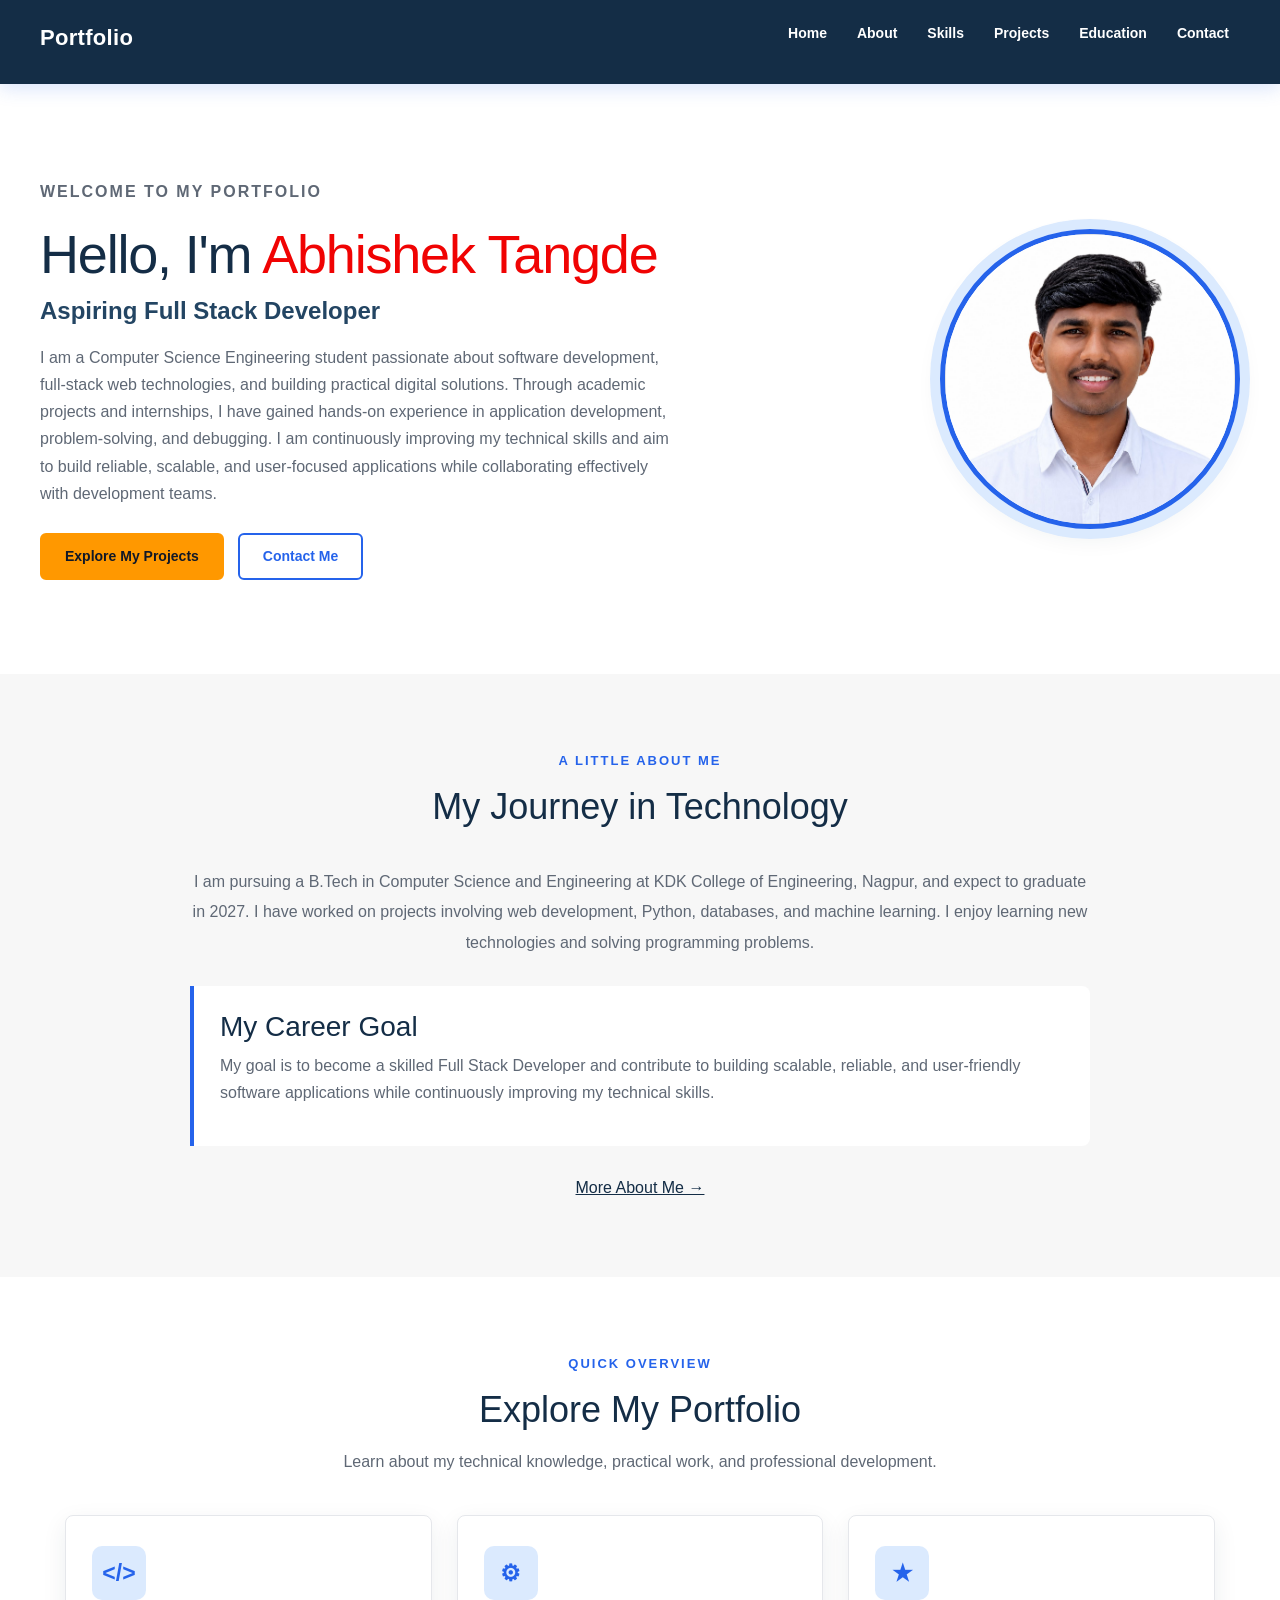
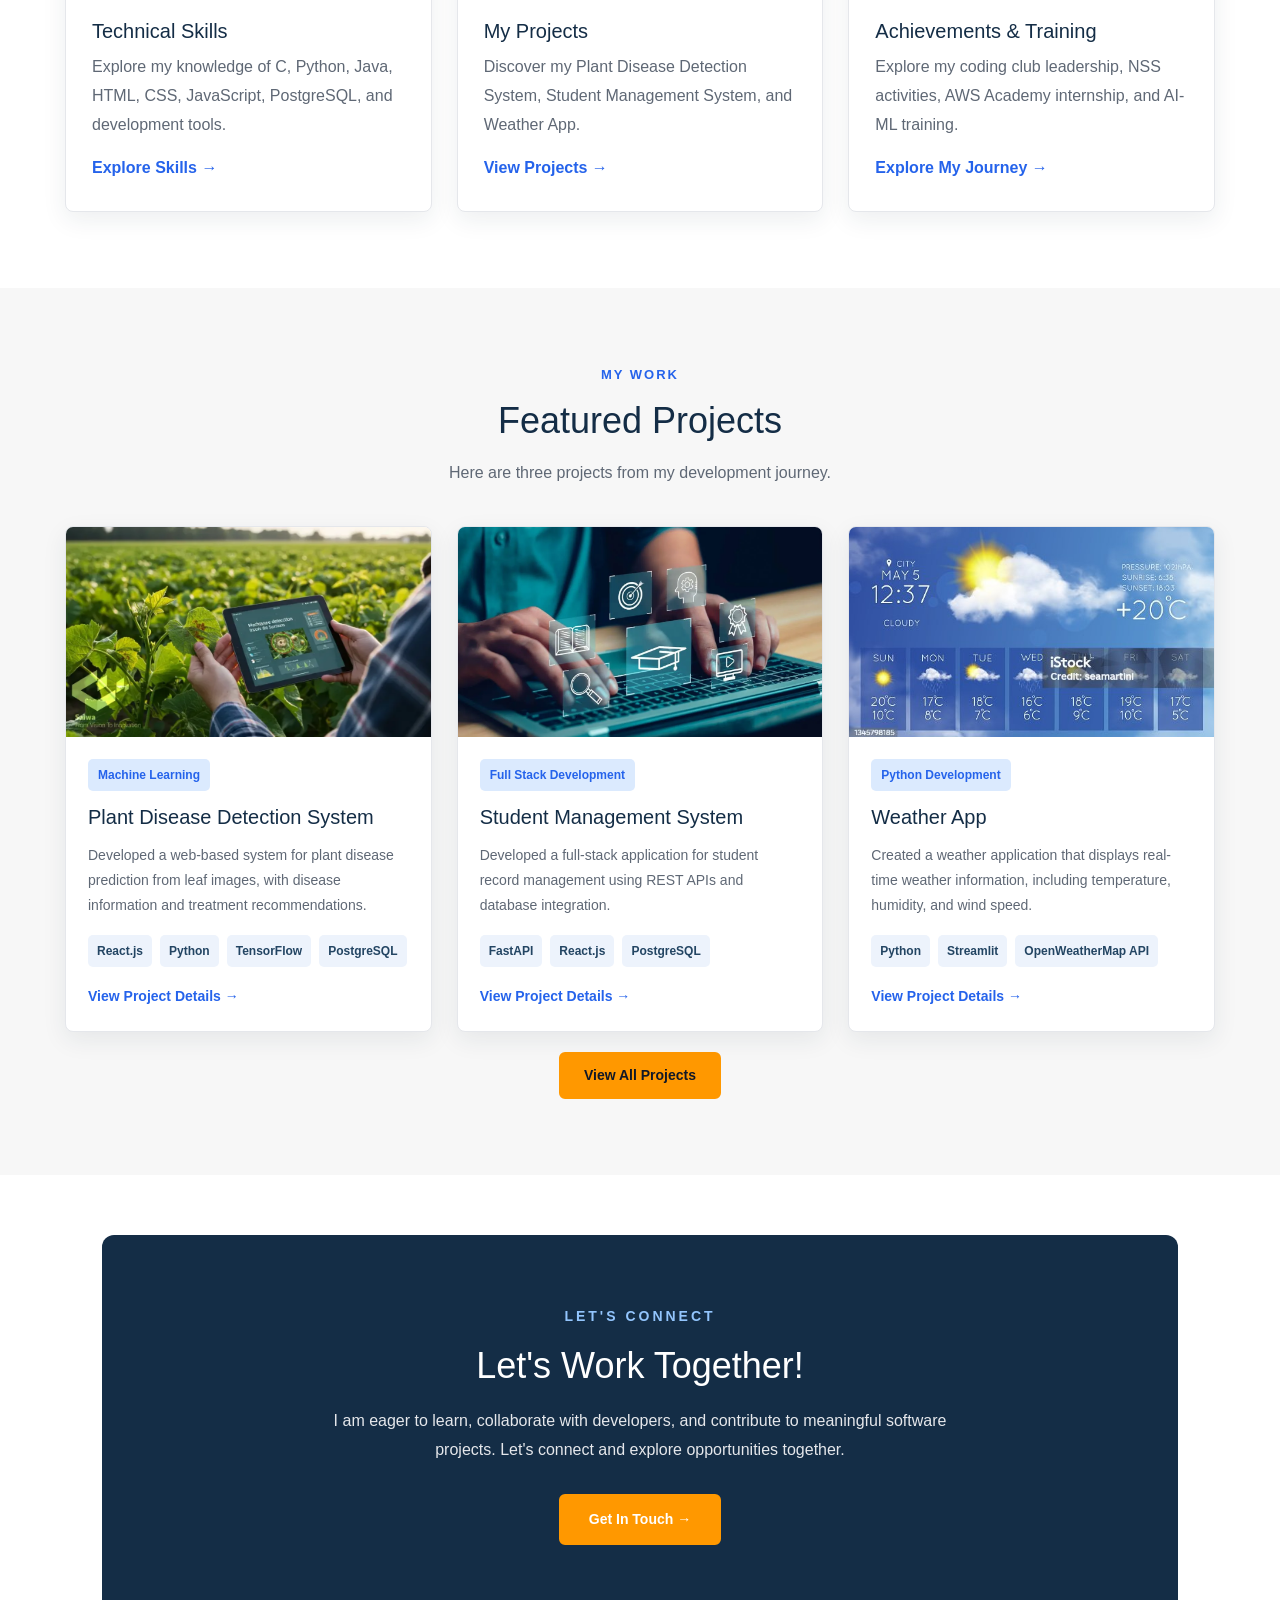
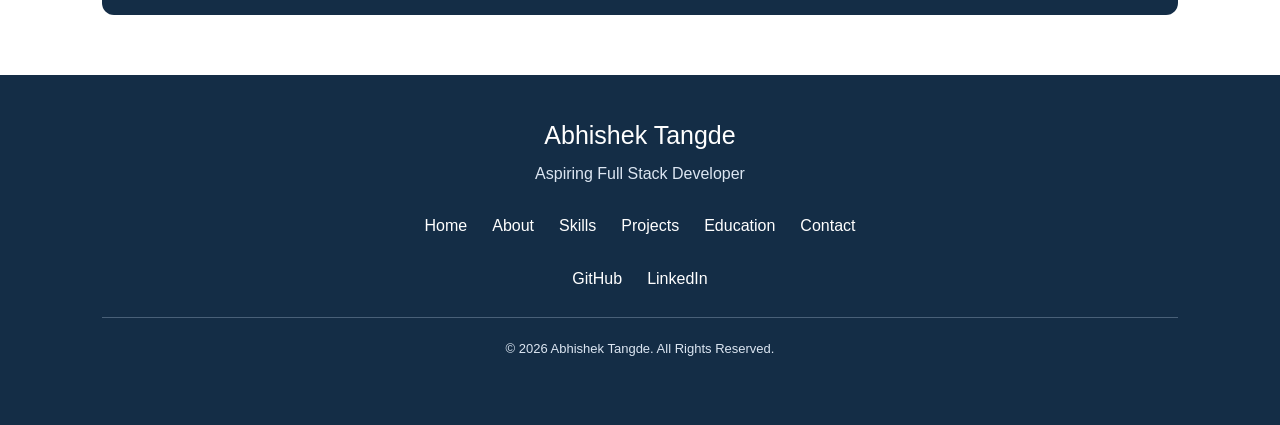
==== commit 971b423a: "Fix duplicate homepage after merge conflict" ====
--- a/index.html
+++ b/index.html
@@ -359,369 +359,4 @@
 
 
 </body>
-</html>
-=======
-
-<!DOCTYPE html>
-<html lang="en">
-<head>
-    <meta charset="UTF-8">
-    <meta name="viewport" content="width=device-width, initial-scale=1.0">
-
-    <link href="https://cdn.jsdelivr.net/npm/bootstrap@5.3.8/dist/css/bootstrap.min.css" rel="stylesheet">
-
-    <title>Portfolio</title>
-
-    <link rel="stylesheet" href="style.css">
-</head>
-
-<body>
-
-    <!-- Navigation Bar -->
-    <header>
-        <nav class="navbar">
-            <h2 class="logo">Portfolio</h2>
-
-            <ul class="nav-links">
-                <li><a href="index.html" class="active">Home</a></li>
-                <li><a href="about.html">About</a></li>
-                <li><a href="skills.html">Skills</a></li>
-                <li><a href="projects.html">Projects</a></li>
-                <li><a href="education.html">Education</a></li>
-                <li><a href="contact.html">Contact</a></li>
-            </ul>
-        </nav>
-    </header>
-
-    <main>
-
-        <!-- 1. Hero Section -->
-        <section class="hero">
-
-            <div class="hero-content">
-                <p class="welcome">WELCOME TO MY PORTFOLIO</p>
-
-                <h1>
-                    Hello, I'm <span>Abhishek Tangde</span>
-                </h1>
-
-                <h3>Aspiring Full Stack Developer</h3>
-
-                <p>
-                    I am a Computer Science Engineering student passionate about software development, full-stack web technologies, and building practical digital solutions. Through academic projects and internships, I have gained hands-on experience in application development, problem-solving, and debugging. I am continuously improving my technical skills and aim to build reliable, scalable, and user-focused applications while collaborating effectively with development teams.
-                </p>
-
-                <div class="hero-buttons">
-                    <a href="projects.html" class="btn">
-                        Explore My Projects
-                    </a>
-
-                    <a href="contact.html" class="btn btn-outline">
-                        Contact Me
-                    </a>
-                </div>
-            </div>
-
-            <div class="hero-image">
-                <img src="Images/Photos/Abhi-Photo.jpeg"
-                     alt="Abhishek Tangde">
-            </div>
-
-        </section>
-
-        <!-- 2. Quick Introduction and Career Goal -->
-        <section class="intro-section">
-
-            <div class="section-heading">
-                <p class="small-title">A LITTLE ABOUT ME</p>
-                <h2>My Journey in Technology</h2>
-            </div>
-
-            <p class="intro-text">
-                I am pursuing a B.Tech in Computer Science and Engineering
-                at KDK College of Engineering, Nagpur, and expect to
-                graduate in 2027. I have worked on projects involving
-                web development, Python, databases, and machine learning.
-                I enjoy learning new technologies and solving
-                programming problems.
-            </p>
-
-            <div class="career-goal">
-                <h3>My Career Goal</h3>
-
-                <p>
-                    My goal is to become a skilled Full Stack Developer
-                    and contribute to building scalable, reliable,
-                    and user-friendly software applications while
-                    continuously improving my technical skills.
-                </p>
-            </div>
-
-            <a href="about.html" class="text-link">
-                More About Me &rarr;
-            </a>
-
-        </section>
-
-        <!-- 3. Three Highlight Cards -->
-        <section class="highlights section">
-
-            <div class="section-heading">
-                <p class="small-title">QUICK OVERVIEW</p>
-                <h2>Explore My Portfolio</h2>
-
-                <p>
-                    Learn about my technical knowledge, practical work,
-                    and professional development.
-                </p>
-            </div>
-
-            <div class="highlight-grid">
-
-                <!-- Skills Card -->
-                <a href="skills.html" class="highlight-card">
-
-                    <div class="card-icon">&lt;/&gt;</div>
-
-                    <h3>Technical Skills</h3>
-
-                    <p>
-                        Explore my knowledge of C, Python, Java,
-                        HTML, CSS, JavaScript, PostgreSQL,
-                        and development tools.
-                    </p>
-
-                    <span>Explore Skills &rarr;</span>
-
-                </a>
-
-                <!-- Projects Card -->
-                <a href="projects.html" class="highlight-card">
-
-                    <div class="card-icon">&#9881;</div>
-
-                    <h3>My Projects</h3>
-
-                    <p>
-                        Discover my Plant Disease Detection System,
-                        Student Management System, and Weather App.
-                    </p>
-
-                    <span>View Projects &rarr;</span>
-
-                </a>
-
-                <!-- Achievements Card -->
-                <a href="education.html" class="highlight-card">
-
-                    <div class="card-icon">&#9733;</div>
-
-                    <h3>Achievements & Training</h3>
-
-                    <p>
-                        Explore my coding club leadership, NSS activities,
-                        AWS Academy internship, and AI-ML training.
-                    </p>
-
-                    <span>Explore My Journey &rarr;</span>
-
-                </a>
-
-            </div>
-
-        </section>
-
-        <!-- 4. Featured Projects with Images -->
-        <section class="featured-section">
-
-            <div class="section-heading">
-                <p class="small-title">MY WORK</p>
-                <h2>Featured Projects</h2>
-
-                <p>
-                    Here are three projects from my development journey.
-                </p>
-            </div>
-
-            <div class="project-grid">
-
-                <!-- Project 1 -->
-                <article class="project-card">
-
-                    <img
-                        src="Images/Photos/Plant image.webp"
-                        alt="Plant Disease Detection System"
-                        class="project-image"
-                    >
-
-                    <div class="project-info">
-
-                        <span class="project-tag">
-                            Machine Learning
-                        </span>
-
-                        <h3>Plant Disease Detection System</h3>
-
-                        <p>
-                            Developed a web-based system for plant disease
-                            prediction from leaf images, with disease
-                            information and treatment recommendations.
-                        </p>
-
-                        <div class="tech-tags">
-                            <span>React.js</span>
-                            <span>Python</span>
-                            <span>TensorFlow</span>
-                            <span>PostgreSQL</span>
-                        </div>
-
-                        <a href="projects.html" class="text-link">
-                            View Project Details &rarr;
-                        </a>
-
-                    </div>
-                </article>
-
-                <!-- Project 2 -->
-                <article class="project-card">
-
-                    <img
-                        src="Images/Photos/student management.webp"
-                        alt="Student Management System"
-                        class="project-image"
-                    >
-
-                    <div class="project-info">
-
-                        <span class="project-tag">
-                            Full Stack Development
-                        </span>
-
-                        <h3>Student Management System</h3>
-
-                        <p>
-                            Developed a full-stack application for
-                            student record management using REST APIs
-                            and database integration.
-                        </p>
-
-                        <div class="tech-tags">
-                            <span>FastAPI</span>
-                            <span>React.js</span>
-                            <span>PostgreSQL</span>
-                        </div>
-
-                        <a href="projects.html" class="text-link">
-                            View Project Details &rarr;
-                        </a>
-
-                    </div>
-                </article>
-
-                <!-- Project 3 -->
-                <article class="project-card">
-
-                    <img
-                        src="Images/Photos/Weather.jpg"
-                        alt="Weather App"
-                        class="project-image"
-                    >
-
-                    <div class="project-info">
-
-                        <span class="project-tag">
-                            Python Development
-                        </span>
-
-                        <h3>Weather App</h3>
-
-                        <p>
-                            Created a weather application that displays
-                            real-time weather information, including
-                            temperature, humidity, and wind speed.
-                        </p>
-
-                        <div class="tech-tags">
-                            <span>Python</span>
-                            <span>Streamlit</span>
-                            <span>OpenWeatherMap API</span>
-                        </div>
-
-                        <a href="projects.html" class="text-link">
-                            View Project Details &rarr;
-                        </a>
-
-                    </div>
-                </article>
-
-            </div>
-
-            <div class="center-button">
-                <a href="projects.html" class="btn">
-                    View All Projects
-                </a>
-            </div>
-
-        </section>
-
-        <!-- 5. Let's Work Together Banner -->
-        <section class="work-banner">
-
-            <p class="small-title">LET'S CONNECT</p>
-
-            <h2>Let's Work Together!</h2>
-
-            <p>
-                I am eager to learn, collaborate with developers,
-                and contribute to meaningful software projects.
-                Let's connect and explore opportunities together.
-            </p>
-
-            <a href="contact.html" class="btn banner-btn">
-                Get In Touch &rarr;
-            </a>
-
-        </section>
-
-    </main>
-
-    <!-- FOOTER -->
-    <footer class="footer">
-
-        <h3>Abhishek Tangde</h3>
-
-        <p>Aspiring Full Stack Developer</p>
-
-        <div class="footer-links">
-
-            <a href="index.html">Home</a>
-            <a href="about.html">About</a>
-            <a href="skills.html">Skills</a>
-            <a href="projects.html">Projects</a>
-            <a href="education.html">Education</a>
-            <a href="contact.html">Contact</a>
-
-        </div>
-
-        <div class="footer-socials">
-
-            <a href="https://github.com/AbhishekTangde"
-               target="_blank">GitHub</a>
-
-            <a href="https://www.linkedin.com/in/abhishek-tangde-938168348/"
-               target="_blank">LinkedIn</a>
-
-        </div>
-
-        <p class="copyright">
-            © 2026 Abhishek Tangde. All Rights Reserved.
-        </p>
-
-    </footer>
-
-<script src="https://cdn.jsdelivr.net/npm/bootstrap@5.3.8/dist/js/bootstrap.bundle.min.js"></script>
-
-
-</body>
-</html>
->>>>>>> 0c4850b (Make portfolio website mobile responsive)
+</html>
